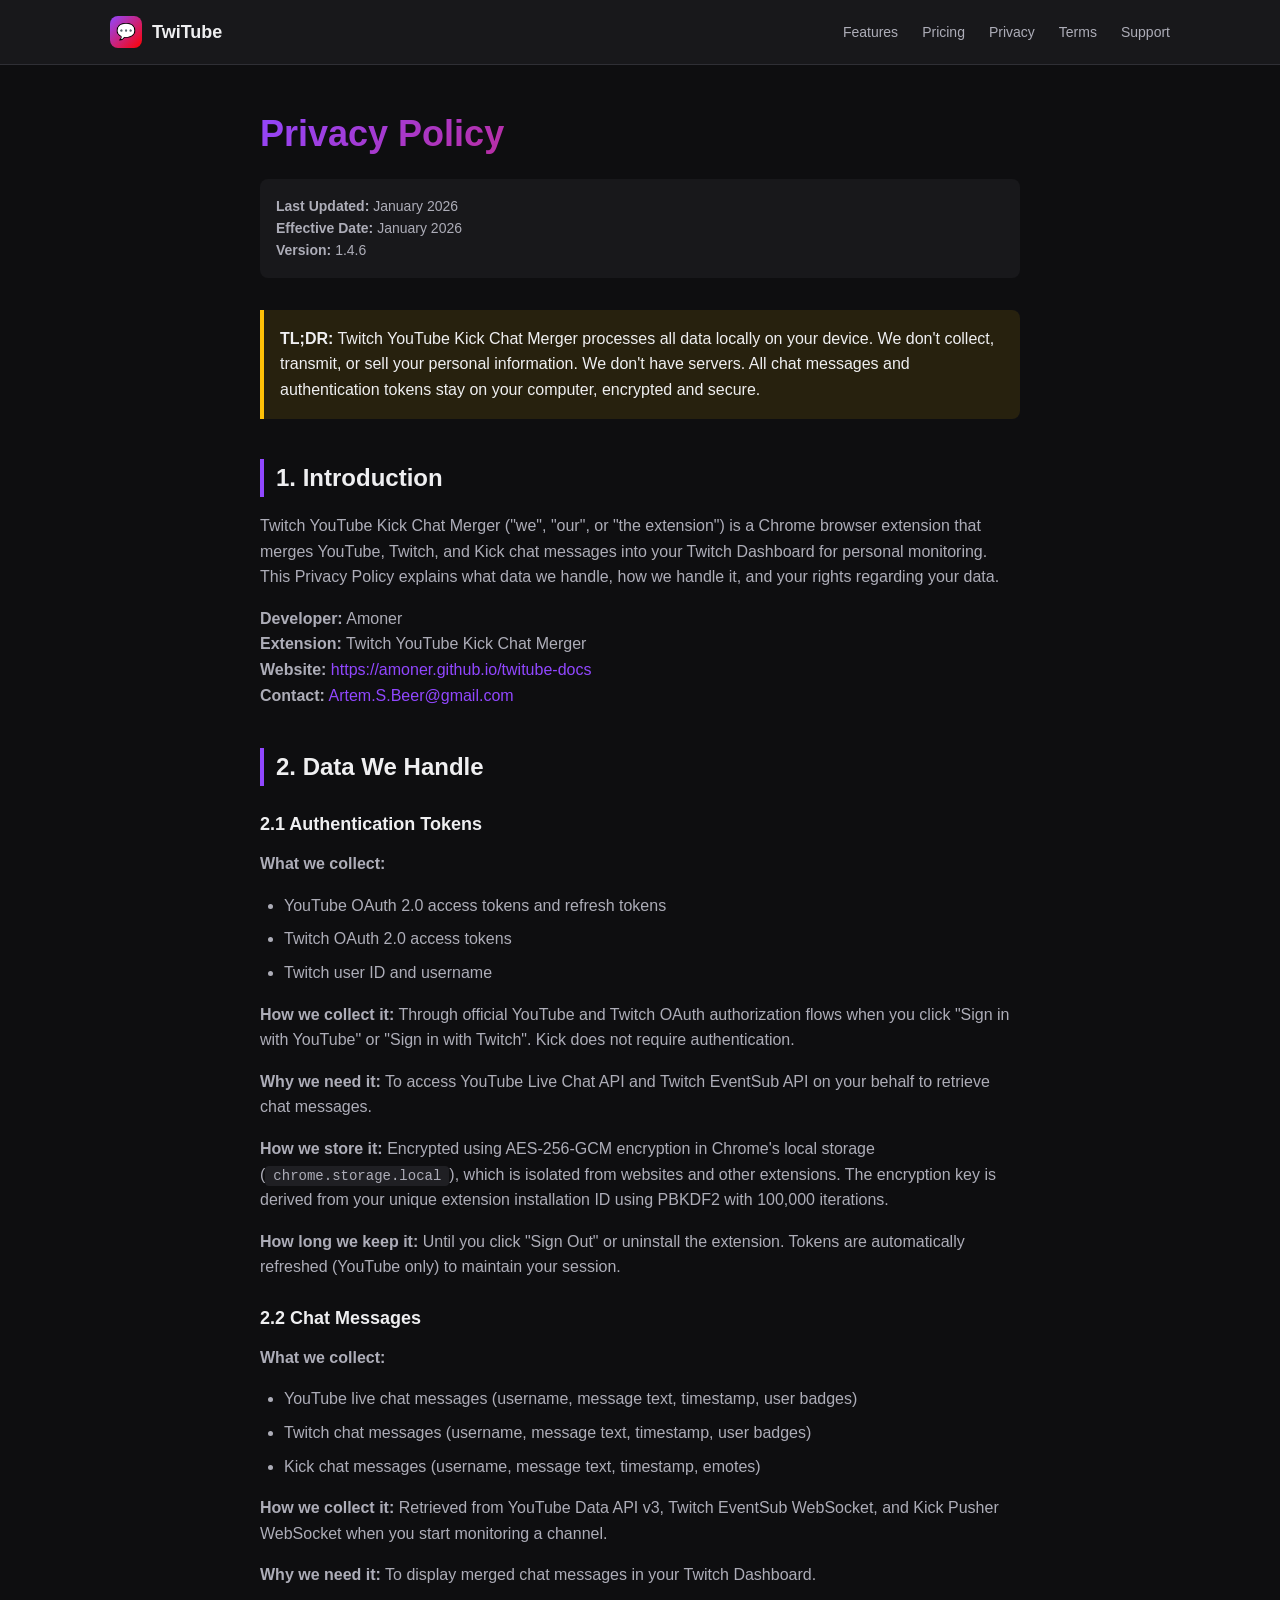
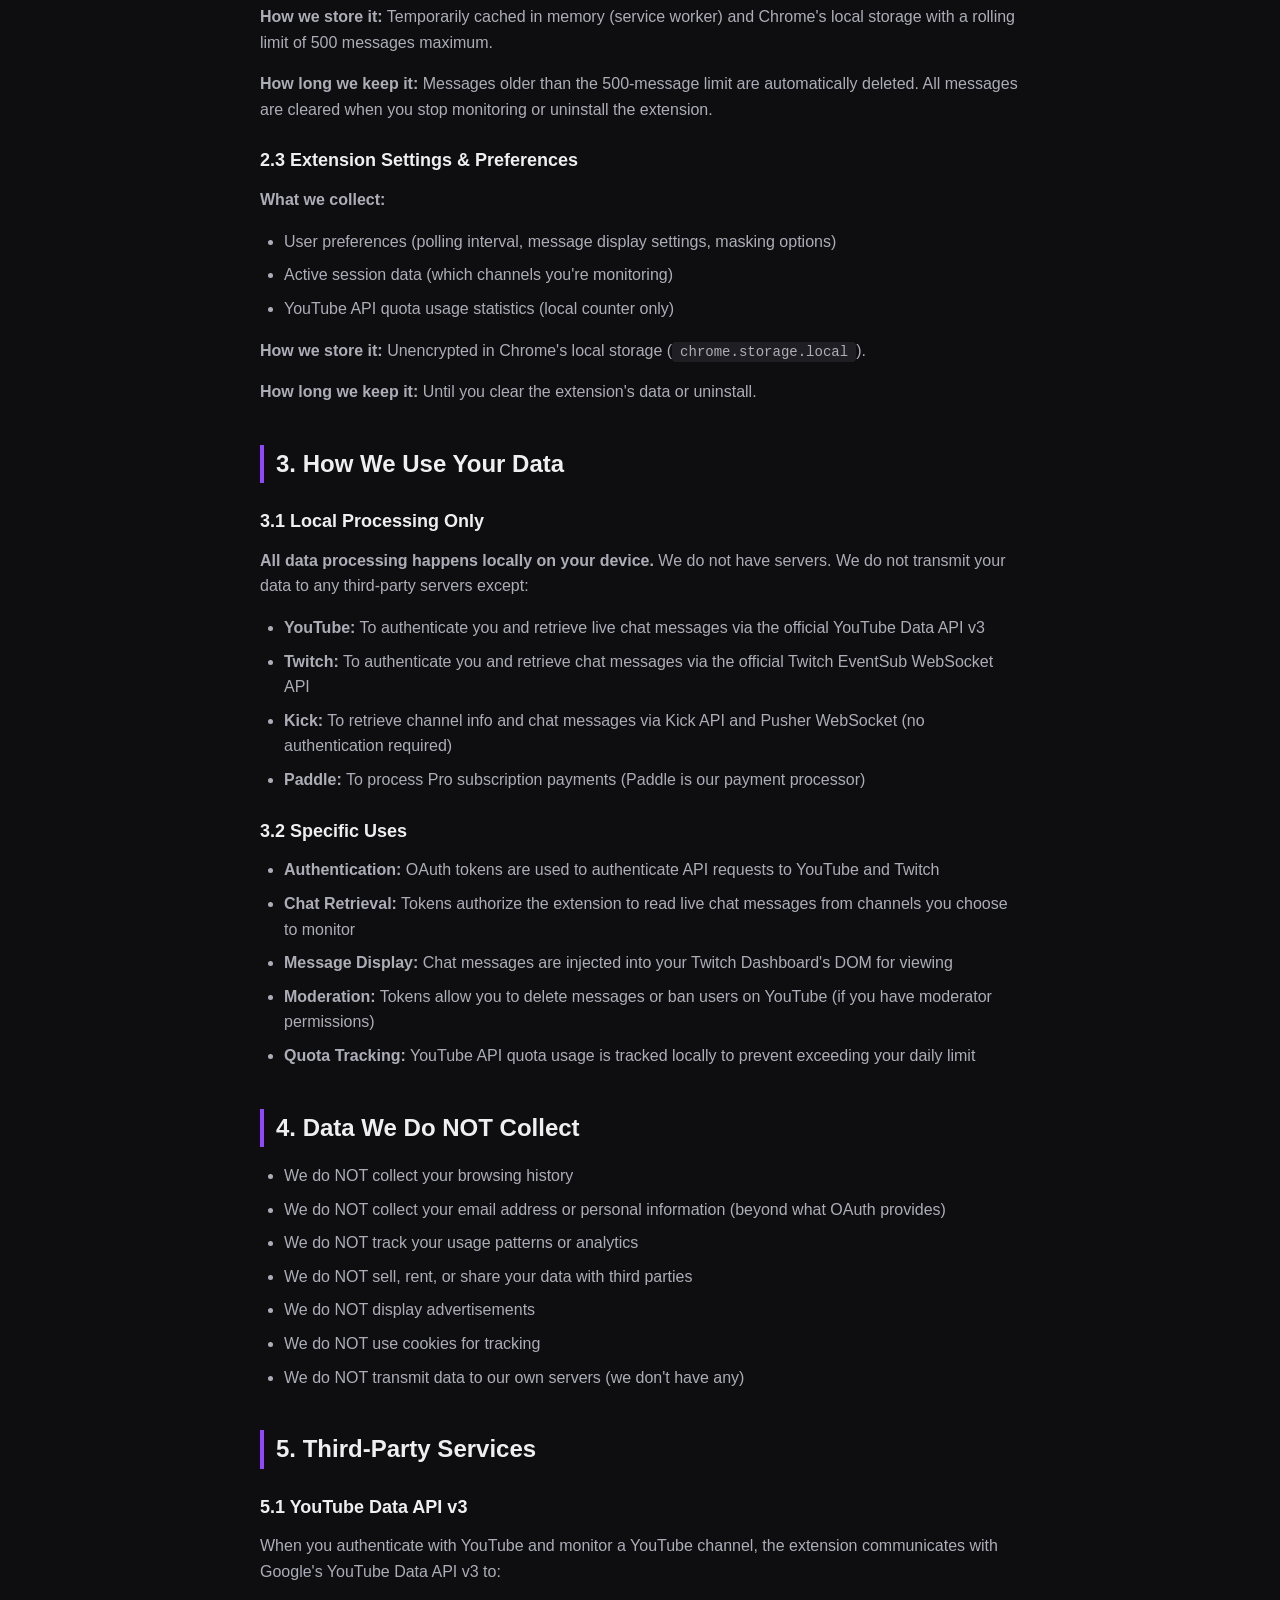
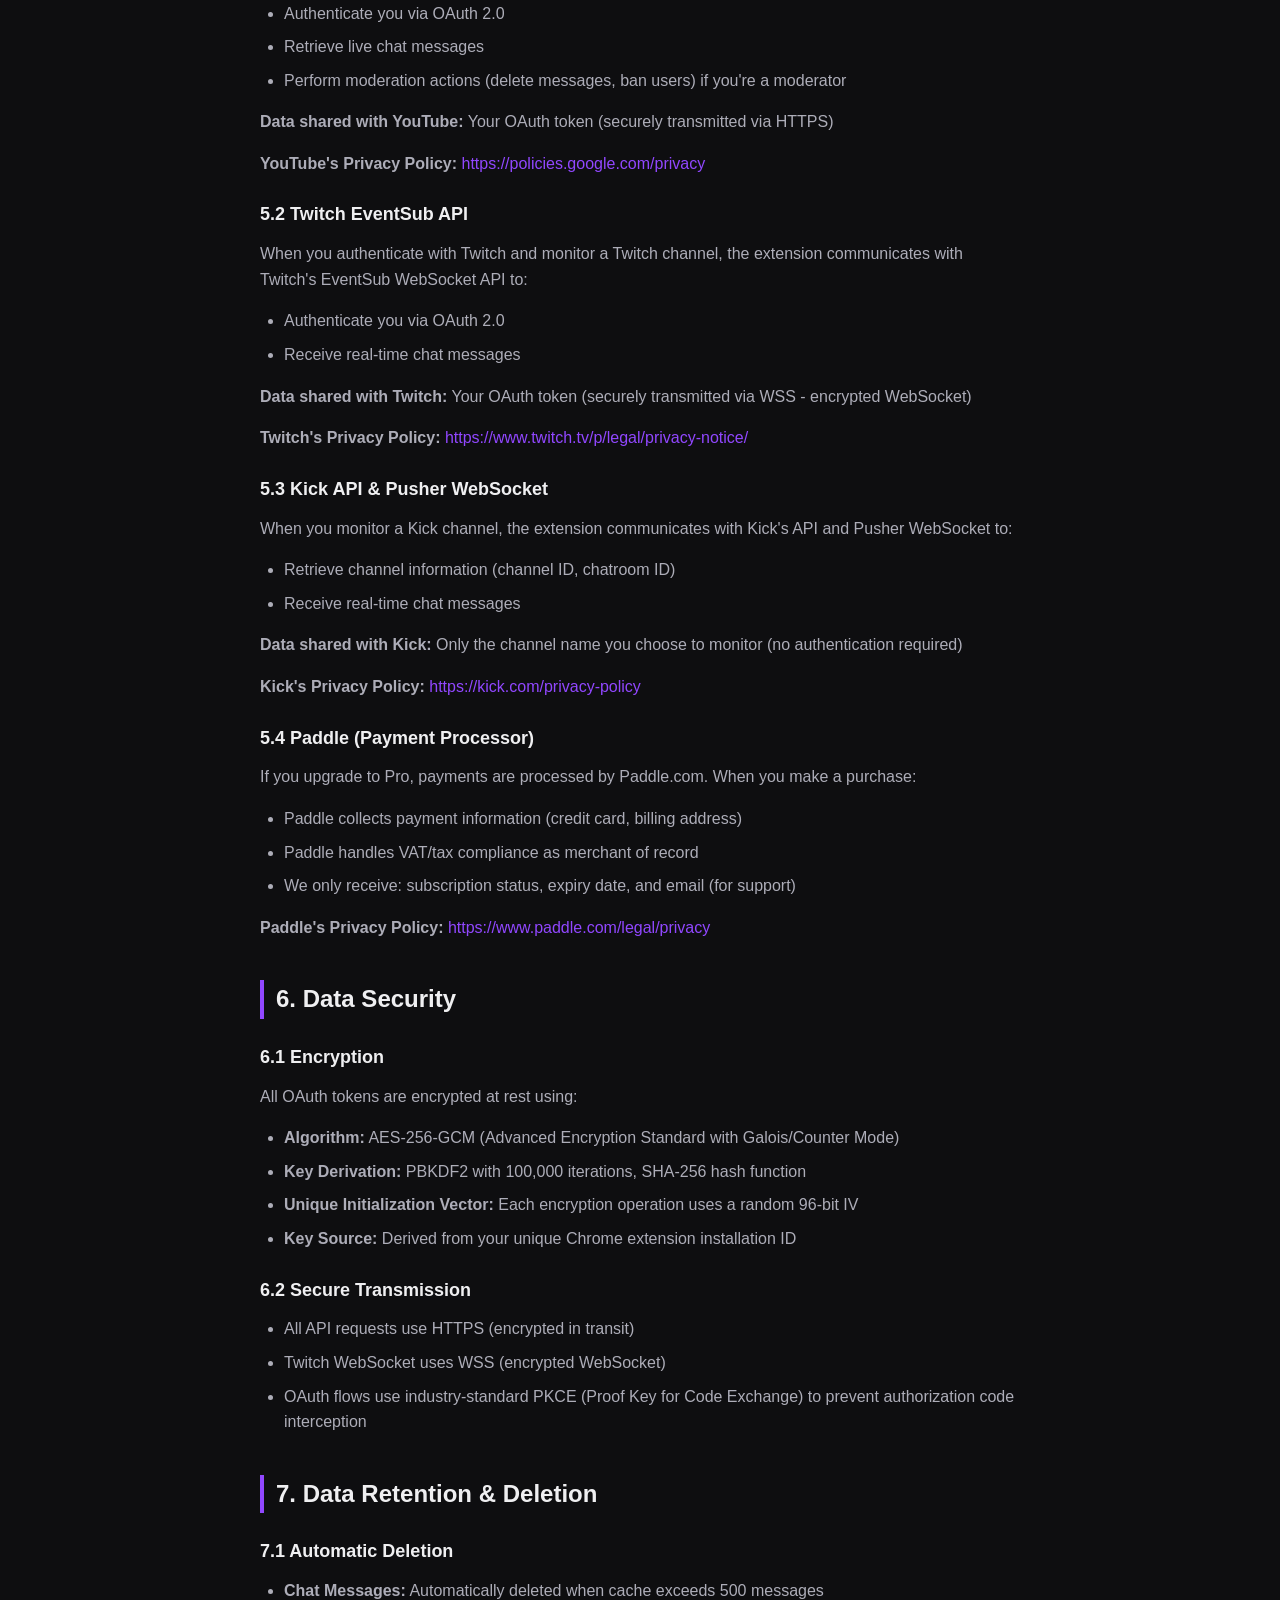
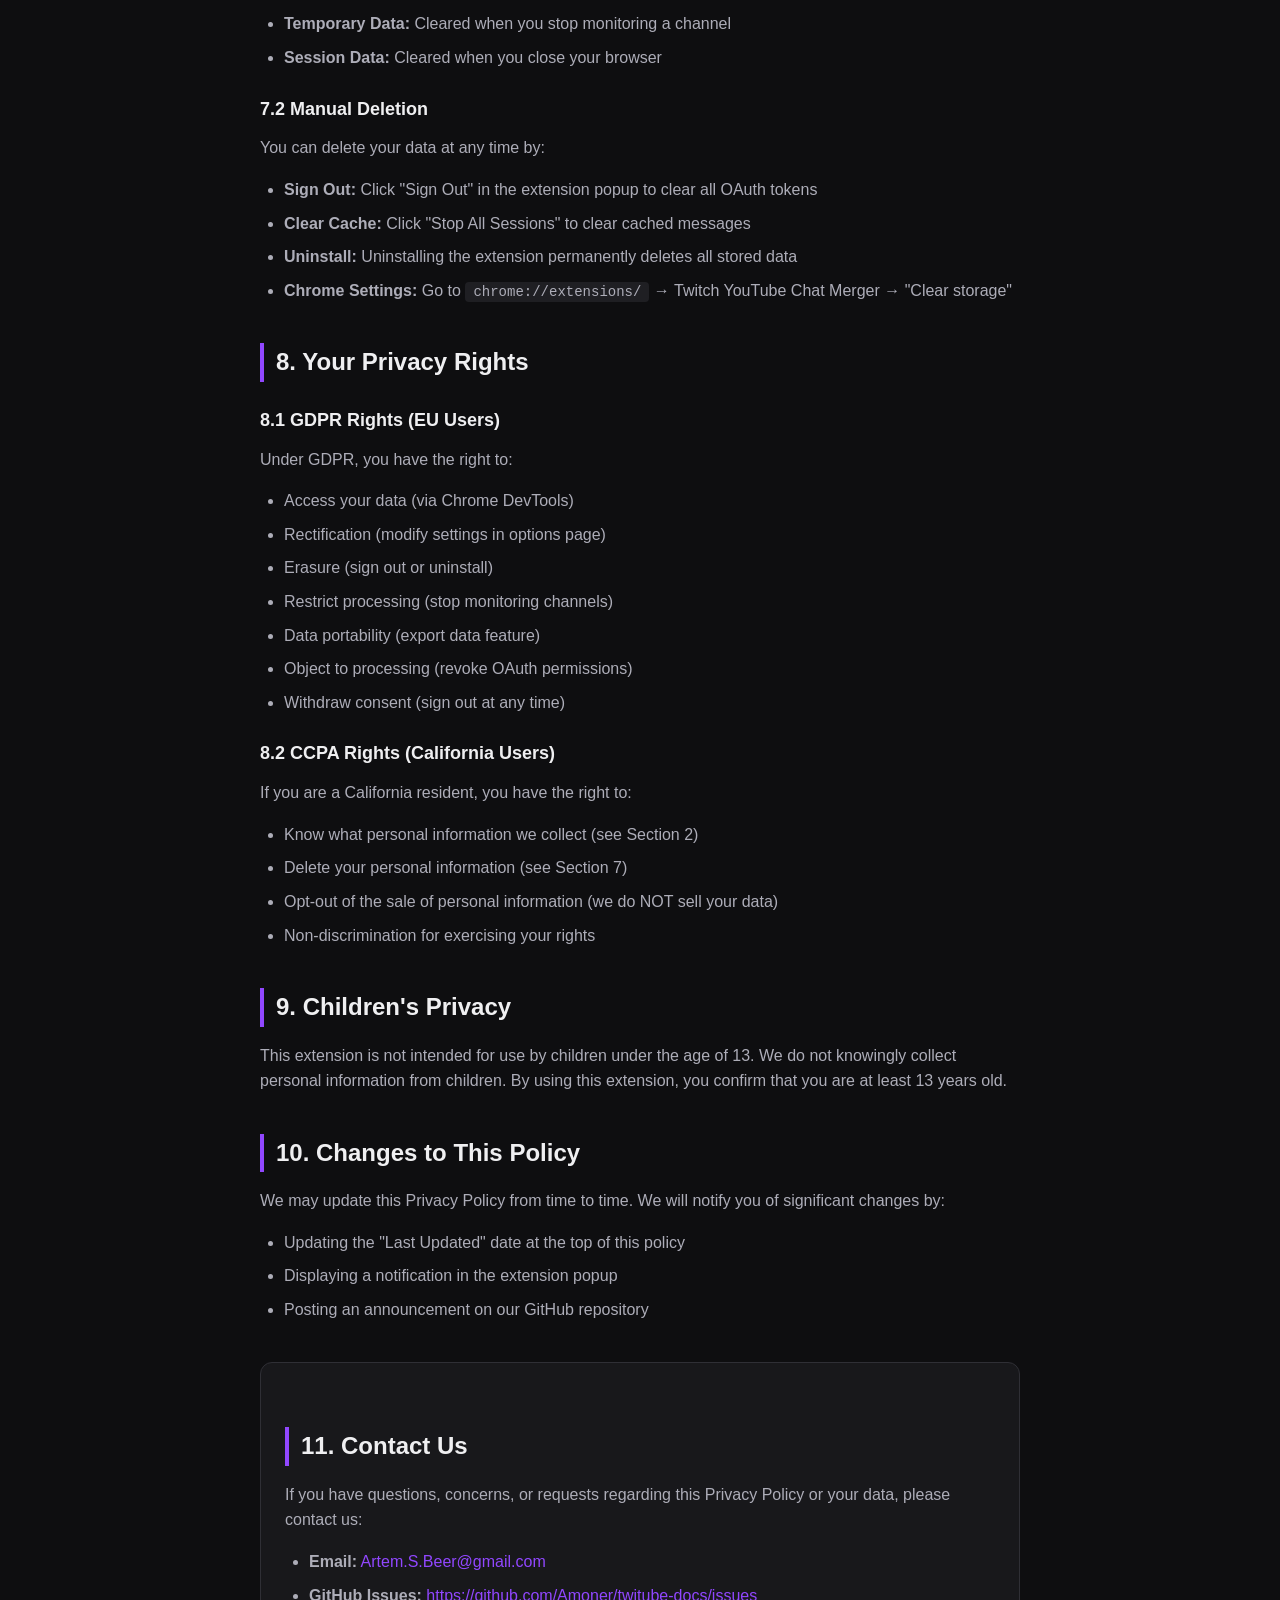
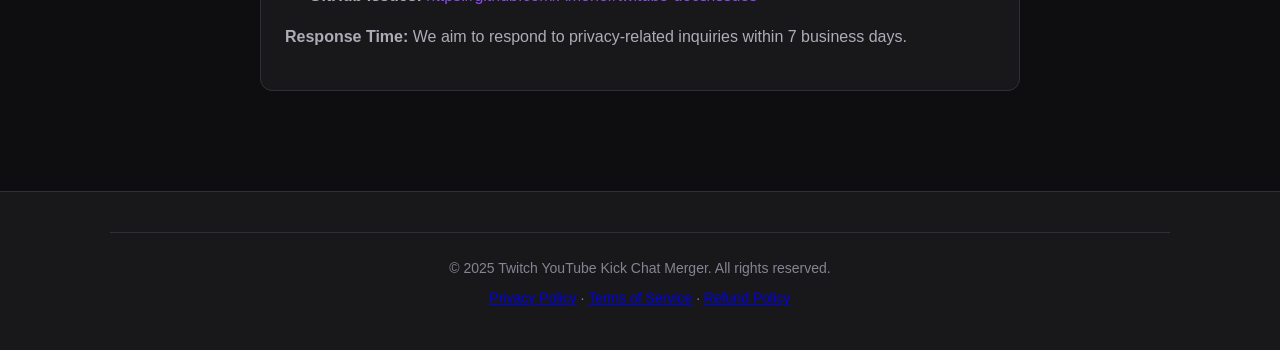
==== privacy.html @ dcd8c20b "Initial documentation site for GitHub Pages - Landing page with service description and pricing - Pr" ====
<!DOCTYPE html>
<html lang="en">
<head>
    <meta charset="UTF-8">
    <meta name="viewport" content="width=device-width, initial-scale=1.0">
    <title>Privacy Policy - Twitch YouTube Kick Chat Merger</title>
    <meta name="description" content="Privacy Policy for Twitch YouTube Kick Chat Merger Chrome Extension. Learn how we handle your data.">
    <link rel="stylesheet" href="styles.css">
</head>
<body>
    <nav>
        <div class="container">
            <a href="/" class="logo">
                <div class="logo-icon">💬</div>
                <span>TwiTube</span>
            </a>
            <ul class="nav-links">
                <li><a href="index.html#features">Features</a></li>
                <li><a href="index.html#pricing">Pricing</a></li>
                <li><a href="privacy.html">Privacy</a></li>
                <li><a href="terms.html">Terms</a></li>
                <li><a href="https://github.com/Amoner/twitube-docs/issues">Support</a></li>
            </ul>
        </div>
    </nav>

    <section class="policy-page">
        <div class="container-narrow">
            <h1>Privacy Policy</h1>

            <div class="last-updated">
                <strong>Last Updated:</strong> January 2026<br>
                <strong>Effective Date:</strong> January 2026<br>
                <strong>Version:</strong> 1.4.6
            </div>

            <div class="highlight">
                <strong>TL;DR:</strong> Twitch YouTube Kick Chat Merger processes all data locally on your device. We don't collect, transmit, or sell your personal information. We don't have servers. All chat messages and authentication tokens stay on your computer, encrypted and secure.
            </div>

            <h2>1. Introduction</h2>
            <p>
                Twitch YouTube Kick Chat Merger ("we", "our", or "the extension") is a Chrome browser extension that merges YouTube, Twitch, and Kick chat messages into your Twitch Dashboard for personal monitoring. This Privacy Policy explains what data we handle, how we handle it, and your rights regarding your data.
            </p>
            <p>
                <strong>Developer:</strong> Amoner<br>
                <strong>Extension:</strong> Twitch YouTube Kick Chat Merger<br>
                <strong>Website:</strong> <a href="https://amoner.github.io/twitube-docs">https://amoner.github.io/twitube-docs</a><br>
                <strong>Contact:</strong> <a href="mailto:Artem.S.Beer@gmail.com">Artem.S.Beer@gmail.com</a>
            </p>

            <h2>2. Data We Handle</h2>

            <h3>2.1 Authentication Tokens</h3>
            <p><strong>What we collect:</strong></p>
            <ul>
                <li>YouTube OAuth 2.0 access tokens and refresh tokens</li>
                <li>Twitch OAuth 2.0 access tokens</li>
                <li>Twitch user ID and username</li>
            </ul>
            <p><strong>How we collect it:</strong> Through official YouTube and Twitch OAuth authorization flows when you click "Sign in with YouTube" or "Sign in with Twitch". Kick does not require authentication.</p>
            <p><strong>Why we need it:</strong> To access YouTube Live Chat API and Twitch EventSub API on your behalf to retrieve chat messages.</p>
            <p><strong>How we store it:</strong> Encrypted using AES-256-GCM encryption in Chrome's local storage (<code>chrome.storage.local</code>), which is isolated from websites and other extensions. The encryption key is derived from your unique extension installation ID using PBKDF2 with 100,000 iterations.</p>
            <p><strong>How long we keep it:</strong> Until you click "Sign Out" or uninstall the extension. Tokens are automatically refreshed (YouTube only) to maintain your session.</p>

            <h3>2.2 Chat Messages</h3>
            <p><strong>What we collect:</strong></p>
            <ul>
                <li>YouTube live chat messages (username, message text, timestamp, user badges)</li>
                <li>Twitch chat messages (username, message text, timestamp, user badges)</li>
                <li>Kick chat messages (username, message text, timestamp, emotes)</li>
            </ul>
            <p><strong>How we collect it:</strong> Retrieved from YouTube Data API v3, Twitch EventSub WebSocket, and Kick Pusher WebSocket when you start monitoring a channel.</p>
            <p><strong>Why we need it:</strong> To display merged chat messages in your Twitch Dashboard.</p>
            <p><strong>How we store it:</strong> Temporarily cached in memory (service worker) and Chrome's local storage with a rolling limit of 500 messages maximum.</p>
            <p><strong>How long we keep it:</strong> Messages older than the 500-message limit are automatically deleted. All messages are cleared when you stop monitoring or uninstall the extension.</p>

            <h3>2.3 Extension Settings & Preferences</h3>
            <p><strong>What we collect:</strong></p>
            <ul>
                <li>User preferences (polling interval, message display settings, masking options)</li>
                <li>Active session data (which channels you're monitoring)</li>
                <li>YouTube API quota usage statistics (local counter only)</li>
            </ul>
            <p><strong>How we store it:</strong> Unencrypted in Chrome's local storage (<code>chrome.storage.local</code>).</p>
            <p><strong>How long we keep it:</strong> Until you clear the extension's data or uninstall.</p>

            <h2>3. How We Use Your Data</h2>

            <h3>3.1 Local Processing Only</h3>
            <p><strong>All data processing happens locally on your device.</strong> We do not have servers. We do not transmit your data to any third-party servers except:</p>
            <ul>
                <li><strong>YouTube:</strong> To authenticate you and retrieve live chat messages via the official YouTube Data API v3</li>
                <li><strong>Twitch:</strong> To authenticate you and retrieve chat messages via the official Twitch EventSub WebSocket API</li>
                <li><strong>Kick:</strong> To retrieve channel info and chat messages via Kick API and Pusher WebSocket (no authentication required)</li>
                <li><strong>Paddle:</strong> To process Pro subscription payments (Paddle is our payment processor)</li>
            </ul>

            <h3>3.2 Specific Uses</h3>
            <ul>
                <li><strong>Authentication:</strong> OAuth tokens are used to authenticate API requests to YouTube and Twitch</li>
                <li><strong>Chat Retrieval:</strong> Tokens authorize the extension to read live chat messages from channels you choose to monitor</li>
                <li><strong>Message Display:</strong> Chat messages are injected into your Twitch Dashboard's DOM for viewing</li>
                <li><strong>Moderation:</strong> Tokens allow you to delete messages or ban users on YouTube (if you have moderator permissions)</li>
                <li><strong>Quota Tracking:</strong> YouTube API quota usage is tracked locally to prevent exceeding your daily limit</li>
            </ul>

            <h2>4. Data We Do NOT Collect</h2>
            <ul>
                <li>We do NOT collect your browsing history</li>
                <li>We do NOT collect your email address or personal information (beyond what OAuth provides)</li>
                <li>We do NOT track your usage patterns or analytics</li>
                <li>We do NOT sell, rent, or share your data with third parties</li>
                <li>We do NOT display advertisements</li>
                <li>We do NOT use cookies for tracking</li>
                <li>We do NOT transmit data to our own servers (we don't have any)</li>
            </ul>

            <h2>5. Third-Party Services</h2>

            <h3>5.1 YouTube Data API v3</h3>
            <p>When you authenticate with YouTube and monitor a YouTube channel, the extension communicates with Google's YouTube Data API v3 to:</p>
            <ul>
                <li>Authenticate you via OAuth 2.0</li>
                <li>Retrieve live chat messages</li>
                <li>Perform moderation actions (delete messages, ban users) if you're a moderator</li>
            </ul>
            <p><strong>Data shared with YouTube:</strong> Your OAuth token (securely transmitted via HTTPS)</p>
            <p><strong>YouTube's Privacy Policy:</strong> <a href="https://policies.google.com/privacy">https://policies.google.com/privacy</a></p>

            <h3>5.2 Twitch EventSub API</h3>
            <p>When you authenticate with Twitch and monitor a Twitch channel, the extension communicates with Twitch's EventSub WebSocket API to:</p>
            <ul>
                <li>Authenticate you via OAuth 2.0</li>
                <li>Receive real-time chat messages</li>
            </ul>
            <p><strong>Data shared with Twitch:</strong> Your OAuth token (securely transmitted via WSS - encrypted WebSocket)</p>
            <p><strong>Twitch's Privacy Policy:</strong> <a href="https://www.twitch.tv/p/legal/privacy-notice/">https://www.twitch.tv/p/legal/privacy-notice/</a></p>

            <h3>5.3 Kick API & Pusher WebSocket</h3>
            <p>When you monitor a Kick channel, the extension communicates with Kick's API and Pusher WebSocket to:</p>
            <ul>
                <li>Retrieve channel information (channel ID, chatroom ID)</li>
                <li>Receive real-time chat messages</li>
            </ul>
            <p><strong>Data shared with Kick:</strong> Only the channel name you choose to monitor (no authentication required)</p>
            <p><strong>Kick's Privacy Policy:</strong> <a href="https://kick.com/privacy-policy">https://kick.com/privacy-policy</a></p>

            <h3>5.4 Paddle (Payment Processor)</h3>
            <p>If you upgrade to Pro, payments are processed by Paddle.com. When you make a purchase:</p>
            <ul>
                <li>Paddle collects payment information (credit card, billing address)</li>
                <li>Paddle handles VAT/tax compliance as merchant of record</li>
                <li>We only receive: subscription status, expiry date, and email (for support)</li>
            </ul>
            <p><strong>Paddle's Privacy Policy:</strong> <a href="https://www.paddle.com/legal/privacy">https://www.paddle.com/legal/privacy</a></p>

            <h2>6. Data Security</h2>

            <h3>6.1 Encryption</h3>
            <p>All OAuth tokens are encrypted at rest using:</p>
            <ul>
                <li><strong>Algorithm:</strong> AES-256-GCM (Advanced Encryption Standard with Galois/Counter Mode)</li>
                <li><strong>Key Derivation:</strong> PBKDF2 with 100,000 iterations, SHA-256 hash function</li>
                <li><strong>Unique Initialization Vector:</strong> Each encryption operation uses a random 96-bit IV</li>
                <li><strong>Key Source:</strong> Derived from your unique Chrome extension installation ID</li>
            </ul>

            <h3>6.2 Secure Transmission</h3>
            <ul>
                <li>All API requests use HTTPS (encrypted in transit)</li>
                <li>Twitch WebSocket uses WSS (encrypted WebSocket)</li>
                <li>OAuth flows use industry-standard PKCE (Proof Key for Code Exchange) to prevent authorization code interception</li>
            </ul>

            <h2>7. Data Retention & Deletion</h2>

            <h3>7.1 Automatic Deletion</h3>
            <ul>
                <li><strong>Chat Messages:</strong> Automatically deleted when cache exceeds 500 messages</li>
                <li><strong>Temporary Data:</strong> Cleared when you stop monitoring a channel</li>
                <li><strong>Session Data:</strong> Cleared when you close your browser</li>
            </ul>

            <h3>7.2 Manual Deletion</h3>
            <p>You can delete your data at any time by:</p>
            <ul>
                <li><strong>Sign Out:</strong> Click "Sign Out" in the extension popup to clear all OAuth tokens</li>
                <li><strong>Clear Cache:</strong> Click "Stop All Sessions" to clear cached messages</li>
                <li><strong>Uninstall:</strong> Uninstalling the extension permanently deletes all stored data</li>
                <li><strong>Chrome Settings:</strong> Go to <code>chrome://extensions/</code> → Twitch YouTube Chat Merger → "Clear storage"</li>
            </ul>

            <h2>8. Your Privacy Rights</h2>

            <h3>8.1 GDPR Rights (EU Users)</h3>
            <p>Under GDPR, you have the right to:</p>
            <ul>
                <li>Access your data (via Chrome DevTools)</li>
                <li>Rectification (modify settings in options page)</li>
                <li>Erasure (sign out or uninstall)</li>
                <li>Restrict processing (stop monitoring channels)</li>
                <li>Data portability (export data feature)</li>
                <li>Object to processing (revoke OAuth permissions)</li>
                <li>Withdraw consent (sign out at any time)</li>
            </ul>

            <h3>8.2 CCPA Rights (California Users)</h3>
            <p>If you are a California resident, you have the right to:</p>
            <ul>
                <li>Know what personal information we collect (see Section 2)</li>
                <li>Delete your personal information (see Section 7)</li>
                <li>Opt-out of the sale of personal information (we do NOT sell your data)</li>
                <li>Non-discrimination for exercising your rights</li>
            </ul>

            <h2>9. Children's Privacy</h2>
            <p>This extension is not intended for use by children under the age of 13. We do not knowingly collect personal information from children. By using this extension, you confirm that you are at least 13 years old.</p>

            <h2>10. Changes to This Policy</h2>
            <p>We may update this Privacy Policy from time to time. We will notify you of significant changes by:</p>
            <ul>
                <li>Updating the "Last Updated" date at the top of this policy</li>
                <li>Displaying a notification in the extension popup</li>
                <li>Posting an announcement on our GitHub repository</li>
            </ul>

            <div class="contact-box">
                <h2>11. Contact Us</h2>
                <p>If you have questions, concerns, or requests regarding this Privacy Policy or your data, please contact us:</p>
                <ul>
                    <li><strong>Email:</strong> <a href="mailto:Artem.S.Beer@gmail.com">Artem.S.Beer@gmail.com</a></li>
                    <li><strong>GitHub Issues:</strong> <a href="https://github.com/Amoner/twitube-docs/issues">https://github.com/Amoner/twitube-docs/issues</a></li>
                </ul>
                <p><strong>Response Time:</strong> We aim to respond to privacy-related inquiries within 7 business days.</p>
            </div>
        </div>
    </section>

    <footer>
        <div class="container">
            <div class="footer-bottom">
                <p>&copy; 2025 Twitch YouTube Kick Chat Merger. All rights reserved.</p>
                <p style="margin-top: 8px;">
                    <a href="privacy.html">Privacy Policy</a> ·
                    <a href="terms.html">Terms of Service</a> ·
                    <a href="refund.html">Refund Policy</a>
                </p>
            </div>
        </div>
    </footer>
</body>
</html>
---- styles.css ----
/* Twitube Documentation Site Styles */
/* Dark theme matching Twitch aesthetic */

:root {
  --bg-primary: #0e0e10;
  --bg-secondary: #18181b;
  --bg-tertiary: #1f1f23;
  --text-primary: #efeff1;
  --text-secondary: #adadb8;
  --text-muted: #848494;
  --twitch-purple: #9147ff;
  --twitch-purple-hover: #772ce8;
  --youtube-red: #ff0000;
  --kick-green: #53fc18;
  --accent-success: #00c853;
  --accent-warning: #ffc107;
  --accent-gold: #ffd700;
  --border-color: #2f2f35;
  --card-bg: rgba(255, 255, 255, 0.05);
}

* {
  box-sizing: border-box;
  margin: 0;
  padding: 0;
}

html {
  scroll-behavior: smooth;
}

body {
  font-family: -apple-system, BlinkMacSystemFont, 'Segoe UI', Roboto, Oxygen, Ubuntu, Cantarell, sans-serif;
  line-height: 1.6;
  background: var(--bg-primary);
  color: var(--text-primary);
  min-height: 100vh;
}

/* Container */
.container {
  max-width: 1100px;
  margin: 0 auto;
  padding: 0 20px;
}

.container-narrow {
  max-width: 800px;
  margin: 0 auto;
  padding: 0 20px;
}

/* Navigation */
nav {
  background: var(--bg-secondary);
  border-bottom: 1px solid var(--border-color);
  padding: 16px 0;
  position: sticky;
  top: 0;
  z-index: 100;
}

nav .container {
  display: flex;
  align-items: center;
  justify-content: space-between;
}

.logo {
  display: flex;
  align-items: center;
  gap: 10px;
  text-decoration: none;
  color: var(--text-primary);
  font-weight: 700;
  font-size: 18px;
}

.logo-icon {
  width: 32px;
  height: 32px;
  background: linear-gradient(135deg, var(--twitch-purple), var(--youtube-red));
  border-radius: 8px;
  display: flex;
  align-items: center;
  justify-content: center;
  font-size: 16px;
}

.nav-links {
  display: flex;
  gap: 24px;
  list-style: none;
}

.nav-links a {
  color: var(--text-secondary);
  text-decoration: none;
  font-size: 14px;
  transition: color 0.2s;
}

.nav-links a:hover {
  color: var(--text-primary);
}

/* Hero Section */
.hero {
  padding: 80px 0;
  text-align: center;
  background: linear-gradient(180deg, var(--bg-secondary) 0%, var(--bg-primary) 100%);
}

.hero h1 {
  font-size: 48px;
  font-weight: 700;
  margin-bottom: 16px;
  background: linear-gradient(135deg, var(--twitch-purple), var(--youtube-red));
  -webkit-background-clip: text;
  -webkit-text-fill-color: transparent;
  background-clip: text;
}

.hero .tagline {
  font-size: 20px;
  color: var(--text-secondary);
  margin-bottom: 32px;
  max-width: 600px;
  margin-left: auto;
  margin-right: auto;
}

.hero .cta-buttons {
  display: flex;
  gap: 16px;
  justify-content: center;
  flex-wrap: wrap;
}

/* Buttons */
.btn {
  display: inline-flex;
  align-items: center;
  gap: 8px;
  padding: 12px 24px;
  border-radius: 8px;
  font-size: 14px;
  font-weight: 600;
  text-decoration: none;
  cursor: pointer;
  transition: all 0.2s;
  border: none;
}

.btn-primary {
  background: var(--twitch-purple);
  color: white;
}

.btn-primary:hover {
  background: var(--twitch-purple-hover);
  transform: translateY(-2px);
}

.btn-secondary {
  background: var(--card-bg);
  color: var(--text-primary);
  border: 1px solid var(--border-color);
}

.btn-secondary:hover {
  background: var(--bg-tertiary);
  border-color: var(--text-muted);
}

/* Section Styles */
section {
  padding: 60px 0;
}

section h2 {
  font-size: 32px;
  margin-bottom: 40px;
  text-align: center;
}

/* Features Grid */
.features-grid {
  display: grid;
  grid-template-columns: repeat(auto-fit, minmax(280px, 1fr));
  gap: 24px;
}

.feature-card {
  background: var(--bg-secondary);
  border: 1px solid var(--border-color);
  border-radius: 12px;
  padding: 24px;
  transition: border-color 0.2s, transform 0.2s;
}

.feature-card:hover {
  border-color: var(--twitch-purple);
  transform: translateY(-4px);
}

.feature-card .icon {
  font-size: 32px;
  margin-bottom: 16px;
}

.feature-card h3 {
  font-size: 18px;
  margin-bottom: 8px;
}

.feature-card p {
  color: var(--text-secondary);
  font-size: 14px;
}

/* Pricing Section */
.pricing-section {
  background: var(--bg-secondary);
}

.pricing-grid {
  display: grid;
  grid-template-columns: repeat(auto-fit, minmax(260px, 1fr));
  gap: 24px;
  max-width: 1000px;
  margin: 0 auto;
}

.pricing-card {
  background: var(--bg-primary);
  border: 1px solid var(--border-color);
  border-radius: 16px;
  padding: 32px;
  text-align: center;
  position: relative;
  transition: border-color 0.2s, transform 0.2s;
}

.pricing-card:hover {
  transform: translateY(-4px);
}

.pricing-card.featured {
  border-color: var(--twitch-purple);
  box-shadow: 0 0 30px rgba(145, 71, 255, 0.15);
}

.pricing-card.featured::before {
  content: 'Most Popular';
  position: absolute;
  top: -12px;
  left: 50%;
  transform: translateX(-50%);
  background: var(--twitch-purple);
  color: white;
  padding: 4px 16px;
  border-radius: 20px;
  font-size: 12px;
  font-weight: 600;
}

.pricing-card .tier {
  font-size: 14px;
  color: var(--text-muted);
  text-transform: uppercase;
  letter-spacing: 1px;
  margin-bottom: 8px;
}

.pricing-card .price {
  font-size: 48px;
  font-weight: 700;
  margin-bottom: 4px;
}

.pricing-card .price span {
  font-size: 16px;
  color: var(--text-secondary);
  font-weight: 400;
}

.pricing-card .description {
  color: var(--text-secondary);
  margin-bottom: 24px;
  font-size: 14px;
}

.pricing-card ul {
  list-style: none;
  text-align: left;
  margin-bottom: 24px;
}

.pricing-card li {
  padding: 8px 0;
  font-size: 14px;
  color: var(--text-secondary);
  display: flex;
  align-items: center;
  gap: 10px;
}

.pricing-card li::before {
  content: '✓';
  color: var(--accent-success);
  font-weight: 700;
}

.pricing-card li.disabled {
  opacity: 0.5;
}

.pricing-card li.disabled::before {
  content: '—';
  color: var(--text-muted);
}

.pricing-card .btn {
  width: 100%;
  justify-content: center;
}

/* Comparison Table */
.comparison-table {
  overflow-x: auto;
  margin-top: 40px;
}

.comparison-table table {
  width: 100%;
  border-collapse: collapse;
  background: var(--bg-secondary);
  border-radius: 12px;
  overflow: hidden;
}

.comparison-table th,
.comparison-table td {
  padding: 16px;
  text-align: left;
  border-bottom: 1px solid var(--border-color);
}

.comparison-table th {
  background: var(--bg-tertiary);
  font-weight: 600;
  color: var(--text-primary);
}

.comparison-table td {
  color: var(--text-secondary);
}

.comparison-table tr:last-child td {
  border-bottom: none;
}

.check {
  color: var(--accent-success);
}

.cross {
  color: var(--text-muted);
}

/* Footer */
footer {
  background: var(--bg-secondary);
  border-top: 1px solid var(--border-color);
  padding: 40px 0;
  margin-top: 60px;
}

.footer-grid {
  display: grid;
  grid-template-columns: repeat(auto-fit, minmax(200px, 1fr));
  gap: 40px;
  margin-bottom: 40px;
}

.footer-section h4 {
  font-size: 14px;
  text-transform: uppercase;
  letter-spacing: 1px;
  margin-bottom: 16px;
  color: var(--text-muted);
}

.footer-section ul {
  list-style: none;
}

.footer-section li {
  margin-bottom: 8px;
}

.footer-section a {
  color: var(--text-secondary);
  text-decoration: none;
  font-size: 14px;
  transition: color 0.2s;
}

.footer-section a:hover {
  color: var(--text-primary);
}

.footer-bottom {
  text-align: center;
  padding-top: 24px;
  border-top: 1px solid var(--border-color);
  color: var(--text-muted);
  font-size: 14px;
}

/* Policy Pages */
.policy-page {
  padding: 40px 0;
}

.policy-page h1 {
  font-size: 36px;
  margin-bottom: 16px;
  background: linear-gradient(135deg, var(--twitch-purple), var(--youtube-red));
  -webkit-background-clip: text;
  -webkit-text-fill-color: transparent;
  background-clip: text;
}

.policy-page .last-updated {
  background: var(--bg-secondary);
  padding: 16px;
  border-radius: 8px;
  margin-bottom: 32px;
  font-size: 14px;
  color: var(--text-secondary);
}

.policy-page h2 {
  font-size: 24px;
  margin-top: 40px;
  margin-bottom: 16px;
  padding-left: 12px;
  border-left: 4px solid var(--twitch-purple);
  text-align: left;
}

.policy-page h3 {
  font-size: 18px;
  margin-top: 24px;
  margin-bottom: 12px;
  color: var(--text-primary);
}

.policy-page p {
  margin-bottom: 16px;
  color: var(--text-secondary);
}

.policy-page ul,
.policy-page ol {
  margin-left: 24px;
  margin-bottom: 16px;
}

.policy-page li {
  margin-bottom: 8px;
  color: var(--text-secondary);
}

.policy-page a {
  color: var(--twitch-purple);
  text-decoration: none;
}

.policy-page a:hover {
  text-decoration: underline;
}

.policy-page .highlight {
  background: rgba(255, 193, 7, 0.1);
  border-left: 4px solid var(--accent-warning);
  padding: 16px;
  margin: 24px 0;
  border-radius: 0 8px 8px 0;
}

.policy-page .highlight strong {
  color: var(--text-primary);
}

.policy-page .contact-box {
  background: var(--bg-secondary);
  border: 1px solid var(--border-color);
  border-radius: 12px;
  padding: 24px;
  margin-top: 40px;
}

.policy-page code {
  background: var(--bg-tertiary);
  padding: 2px 8px;
  border-radius: 4px;
  font-family: 'Courier New', monospace;
  font-size: 14px;
}

/* Platform Badges */
.badge {
  display: inline-flex;
  align-items: center;
  gap: 4px;
  padding: 4px 8px;
  border-radius: 4px;
  font-size: 12px;
  font-weight: 600;
}

.badge-twitch {
  background: rgba(145, 71, 255, 0.2);
  color: var(--twitch-purple);
}

.badge-youtube {
  background: rgba(255, 0, 0, 0.2);
  color: var(--youtube-red);
}

.badge-kick {
  background: rgba(83, 252, 24, 0.2);
  color: var(--kick-green);
}

.badge-pro {
  background: linear-gradient(135deg, var(--twitch-purple), var(--youtube-red));
  color: white;
}

/* Responsive */
@media (max-width: 768px) {
  .hero h1 {
    font-size: 32px;
  }

  .hero .tagline {
    font-size: 16px;
  }

  .nav-links {
    gap: 16px;
  }

  .pricing-grid {
    grid-template-columns: 1fr;
  }

  .footer-grid {
    grid-template-columns: 1fr 1fr;
  }
}

@media (max-width: 480px) {
  nav .container {
    flex-direction: column;
    gap: 16px;
  }

  .nav-links {
    flex-wrap: wrap;
    justify-content: center;
  }

  .hero .cta-buttons {
    flex-direction: column;
    align-items: center;
  }

  .footer-grid {
    grid-template-columns: 1fr;
  }
}
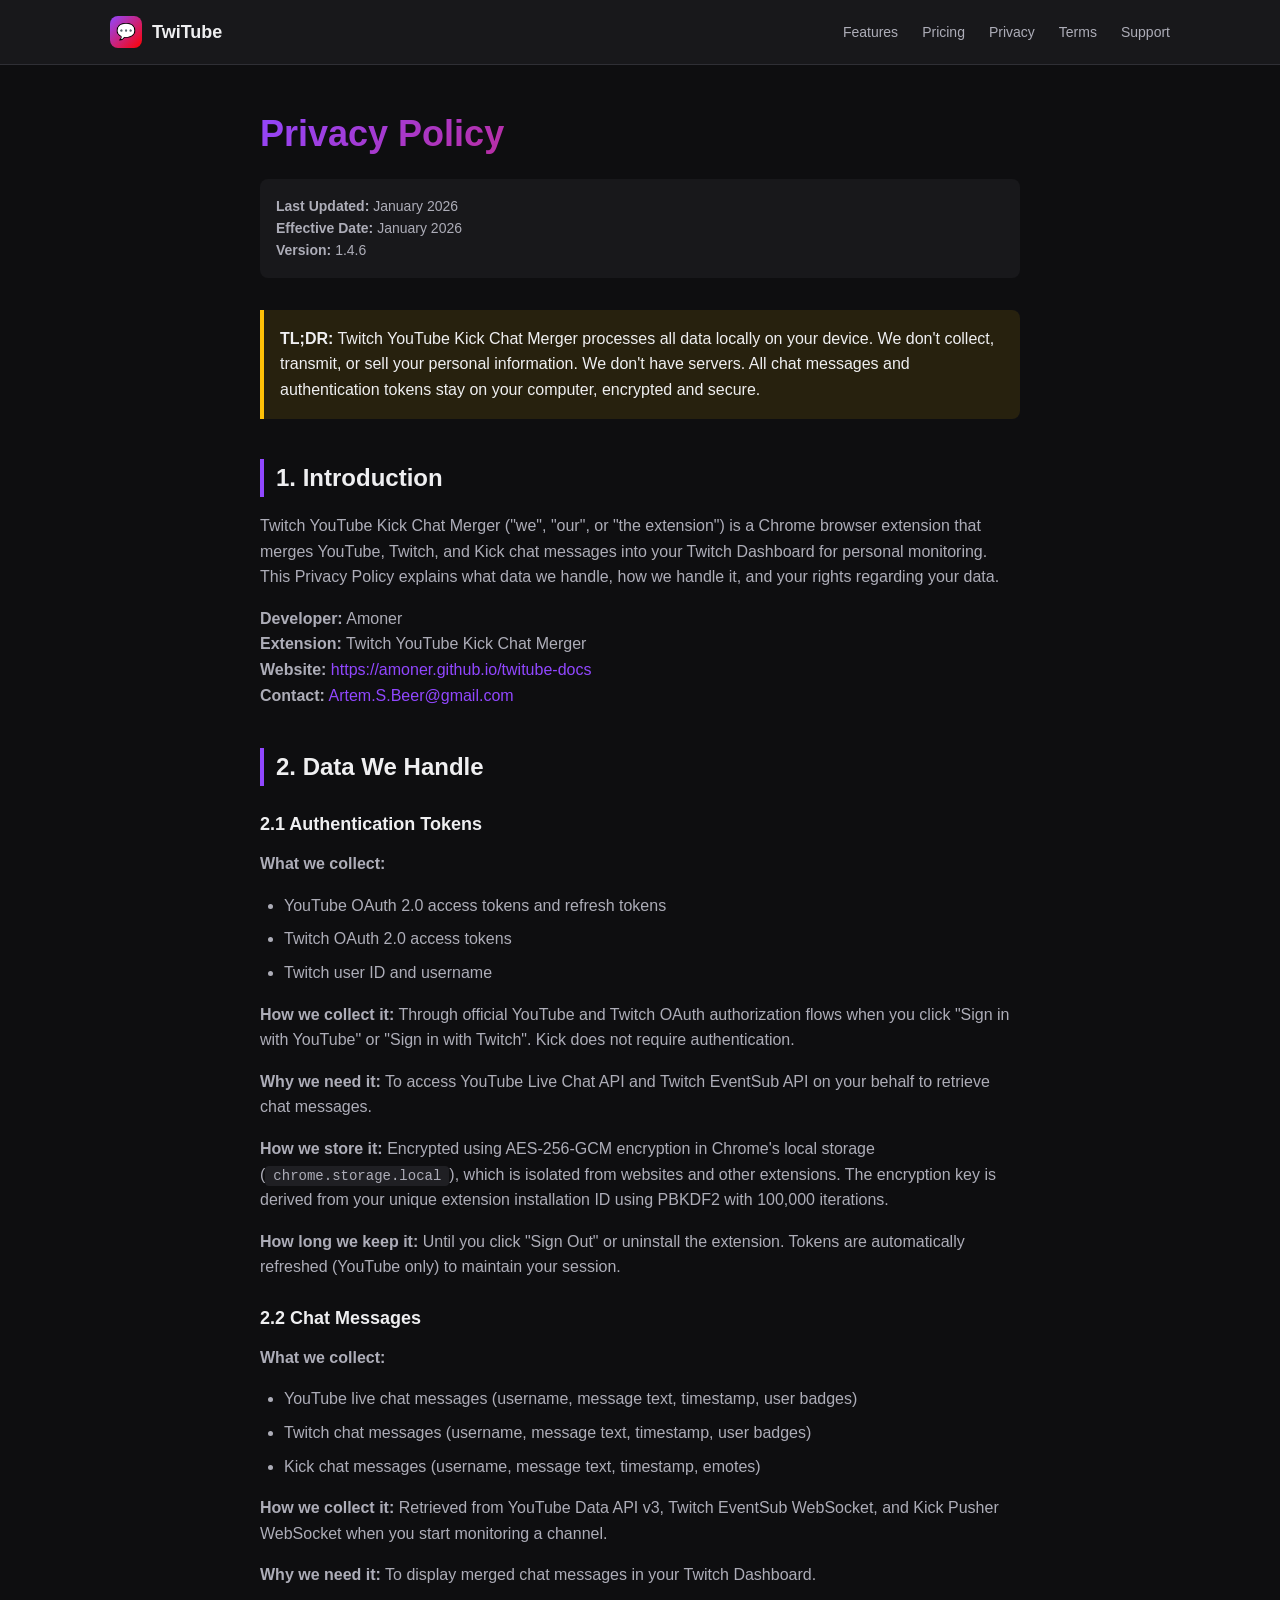
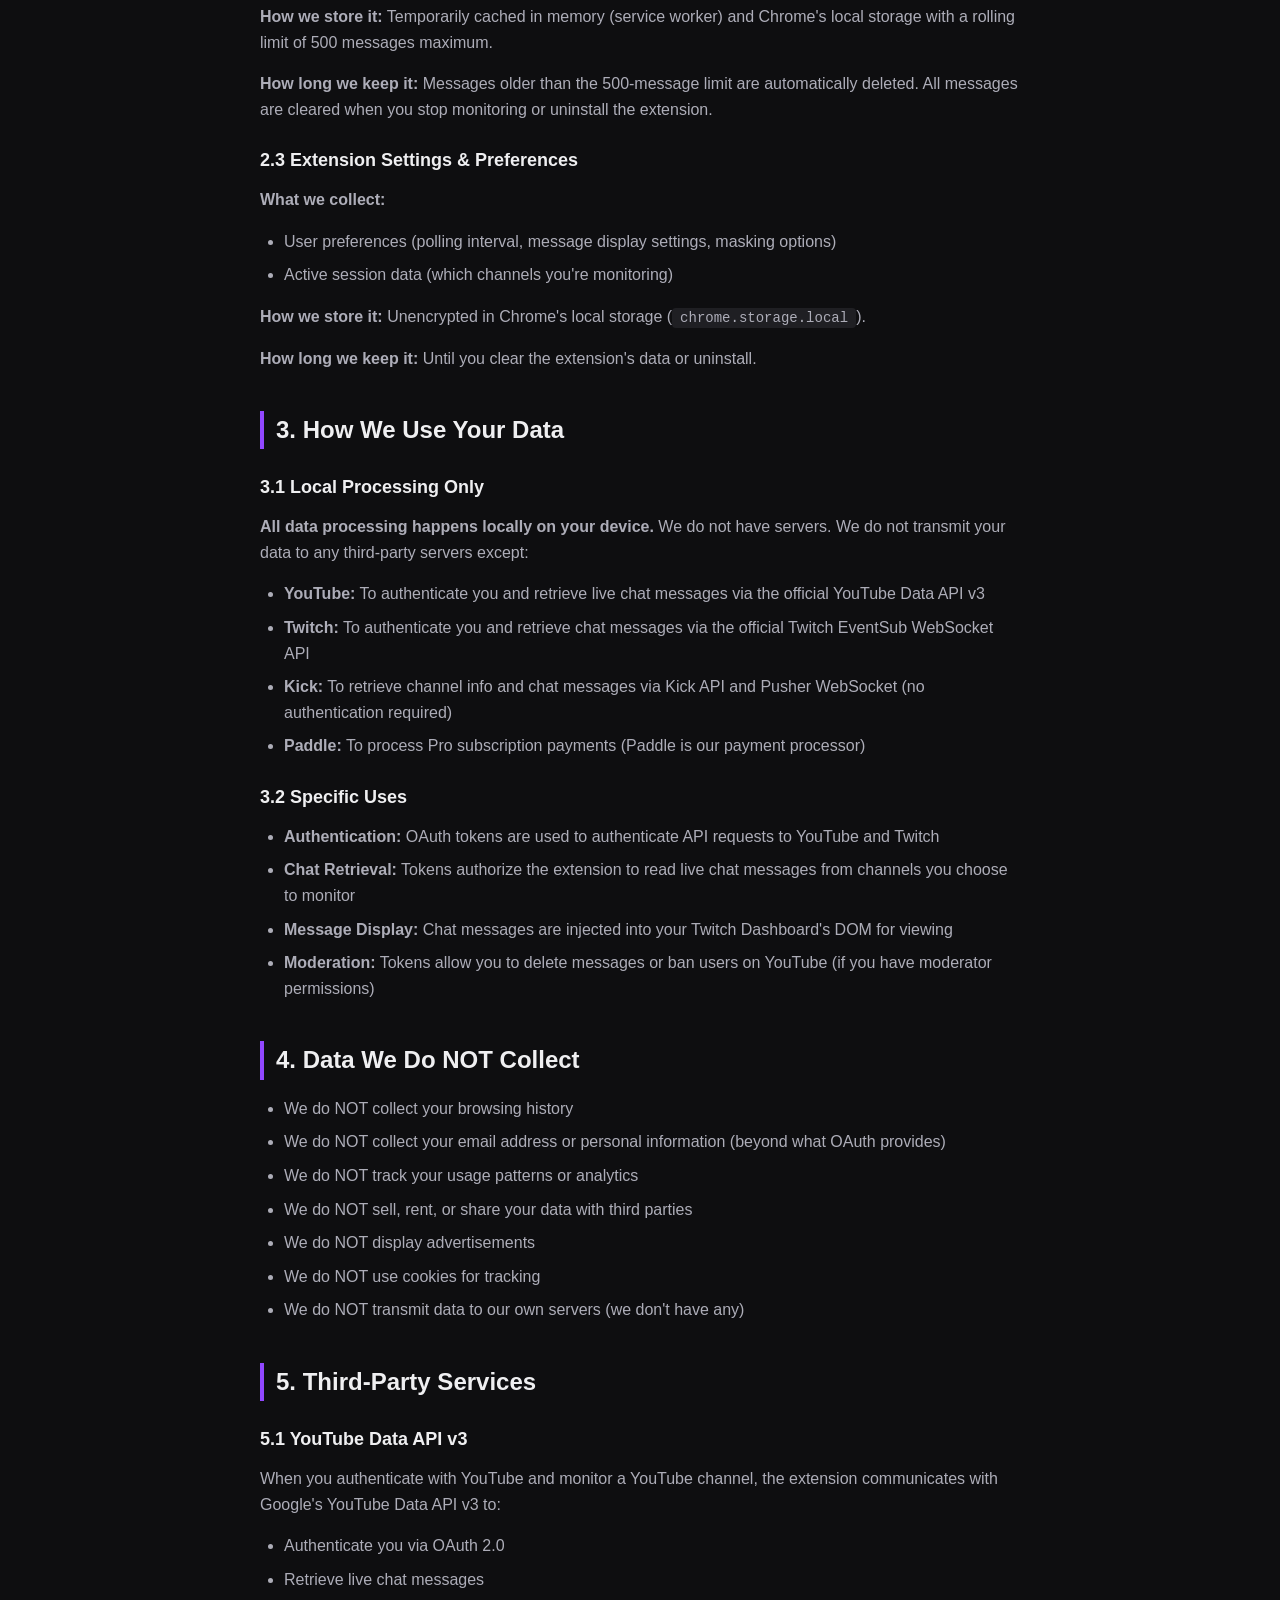
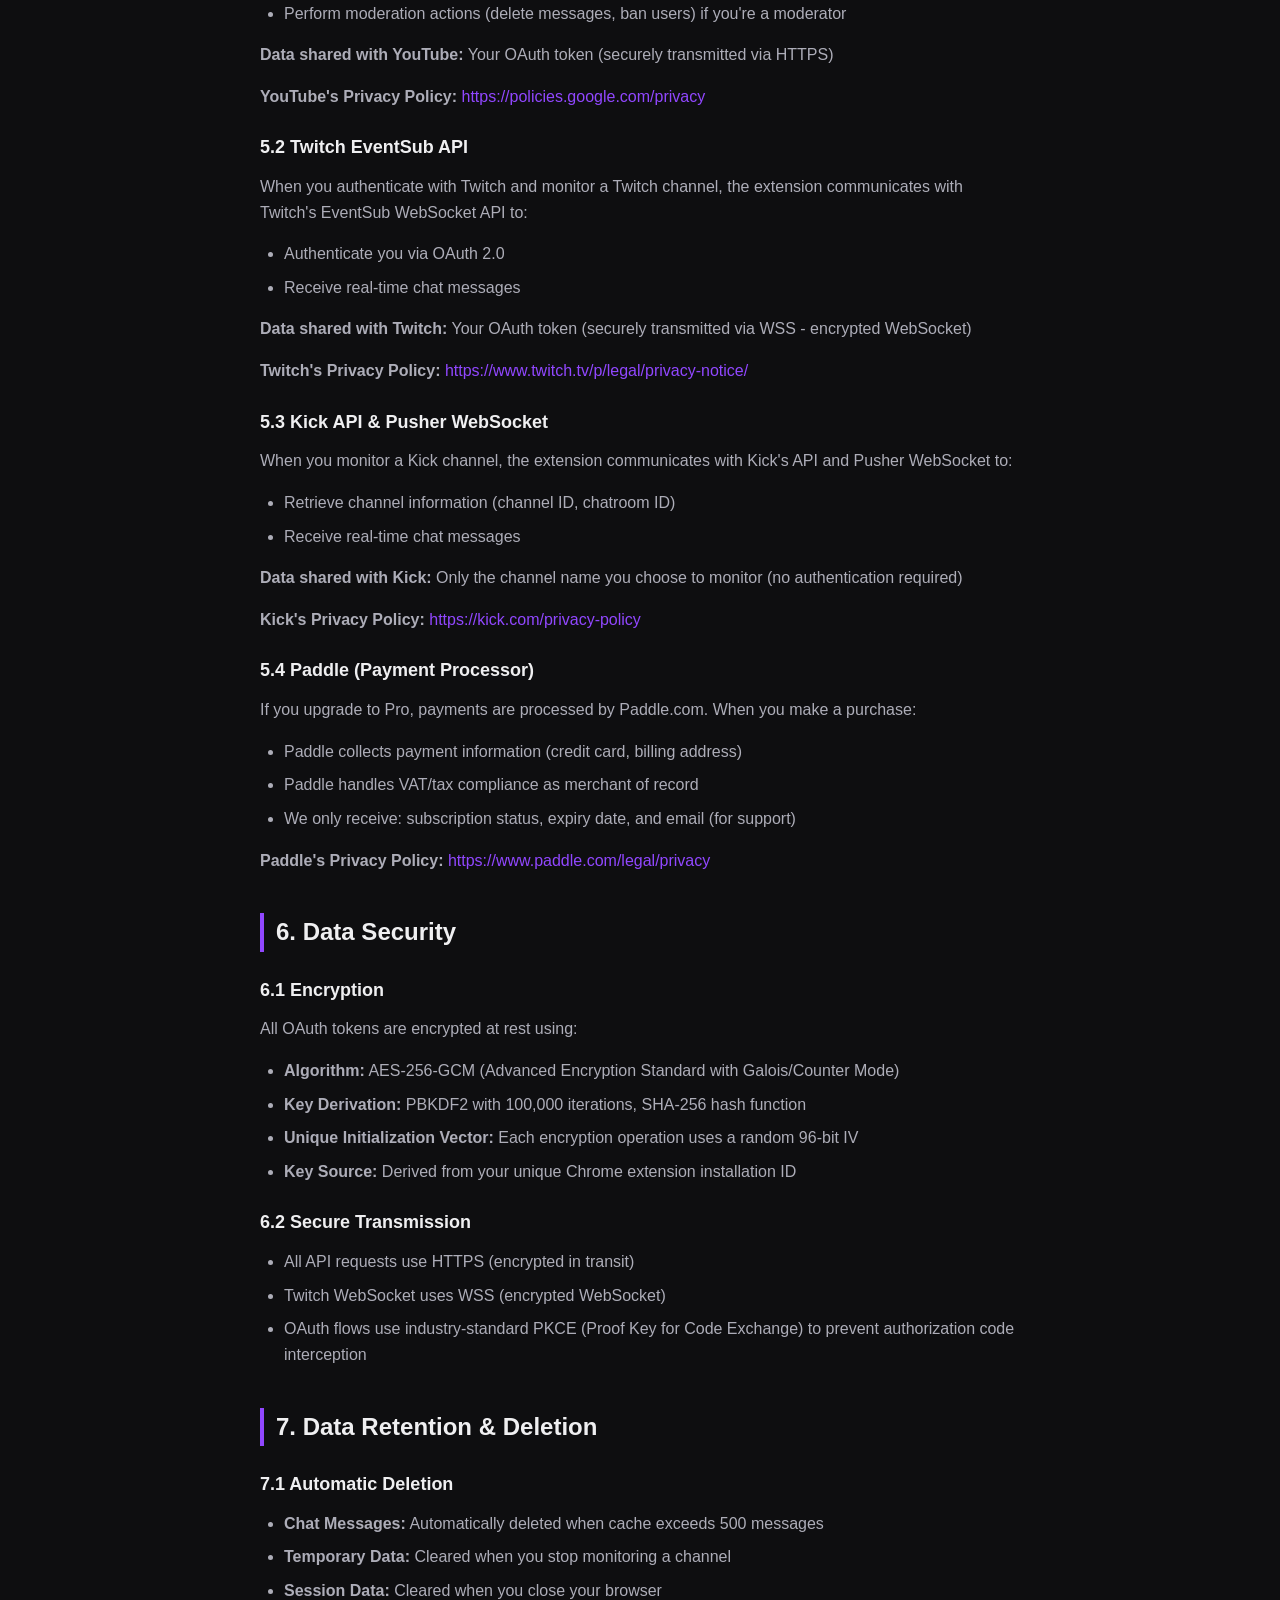
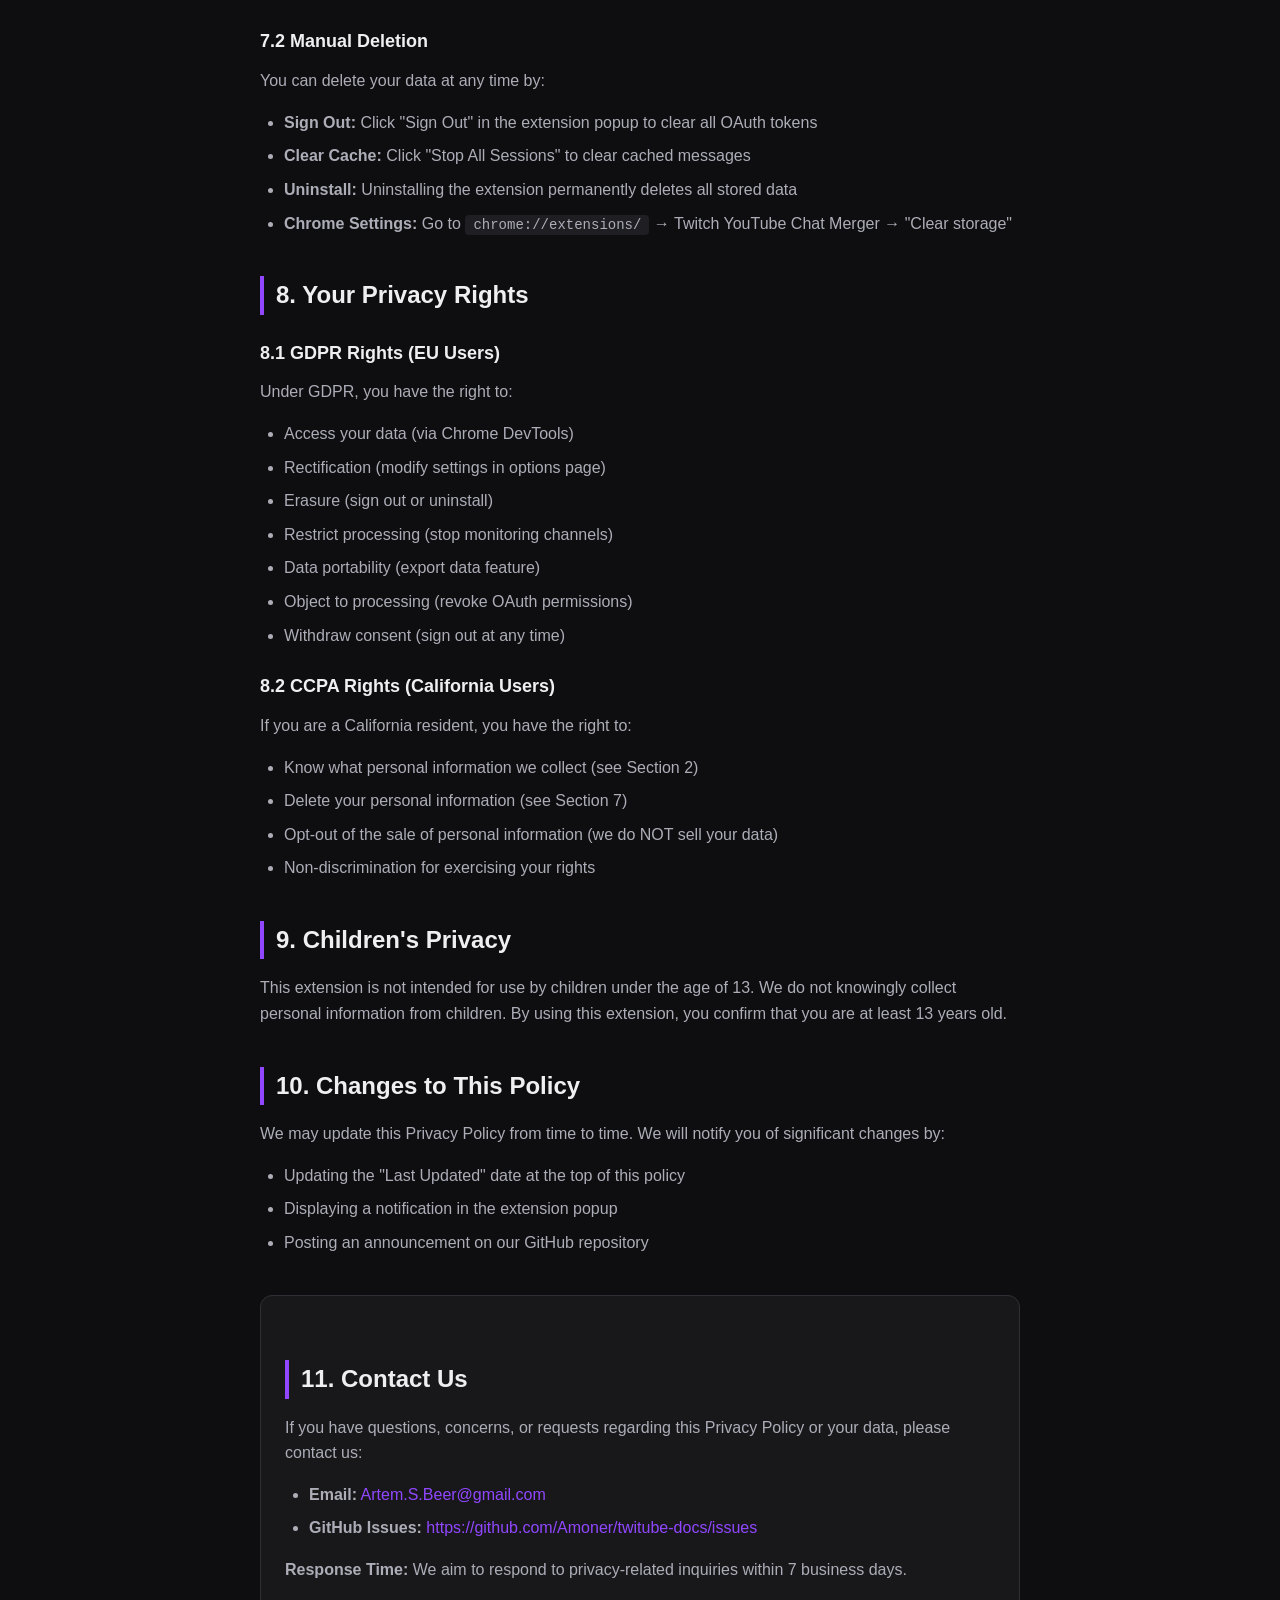
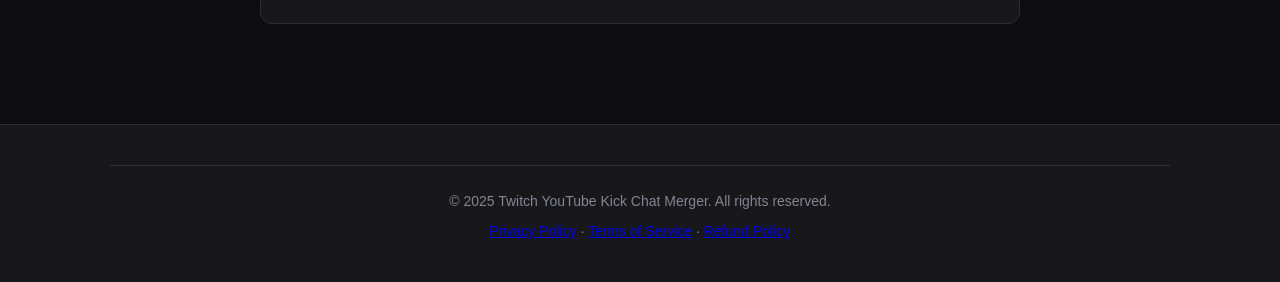
==== commit d890e001: "Remove quota mentions from documentation - Replaced quota tracking feature with real-time sync featu" ====
--- a/privacy.html
+++ b/privacy.html
@@ -80,7 +80,6 @@
             <ul>
                 <li>User preferences (polling interval, message display settings, masking options)</li>
                 <li>Active session data (which channels you're monitoring)</li>
-                <li>YouTube API quota usage statistics (local counter only)</li>
             </ul>
             <p><strong>How we store it:</strong> Unencrypted in Chrome's local storage (<code>chrome.storage.local</code>).</p>
             <p><strong>How long we keep it:</strong> Until you clear the extension's data or uninstall.</p>
@@ -102,7 +101,6 @@
                 <li><strong>Chat Retrieval:</strong> Tokens authorize the extension to read live chat messages from channels you choose to monitor</li>
                 <li><strong>Message Display:</strong> Chat messages are injected into your Twitch Dashboard's DOM for viewing</li>
                 <li><strong>Moderation:</strong> Tokens allow you to delete messages or ban users on YouTube (if you have moderator permissions)</li>
-                <li><strong>Quota Tracking:</strong> YouTube API quota usage is tracked locally to prevent exceeding your daily limit</li>
             </ul>
 
             <h2>4. Data We Do NOT Collect</h2>
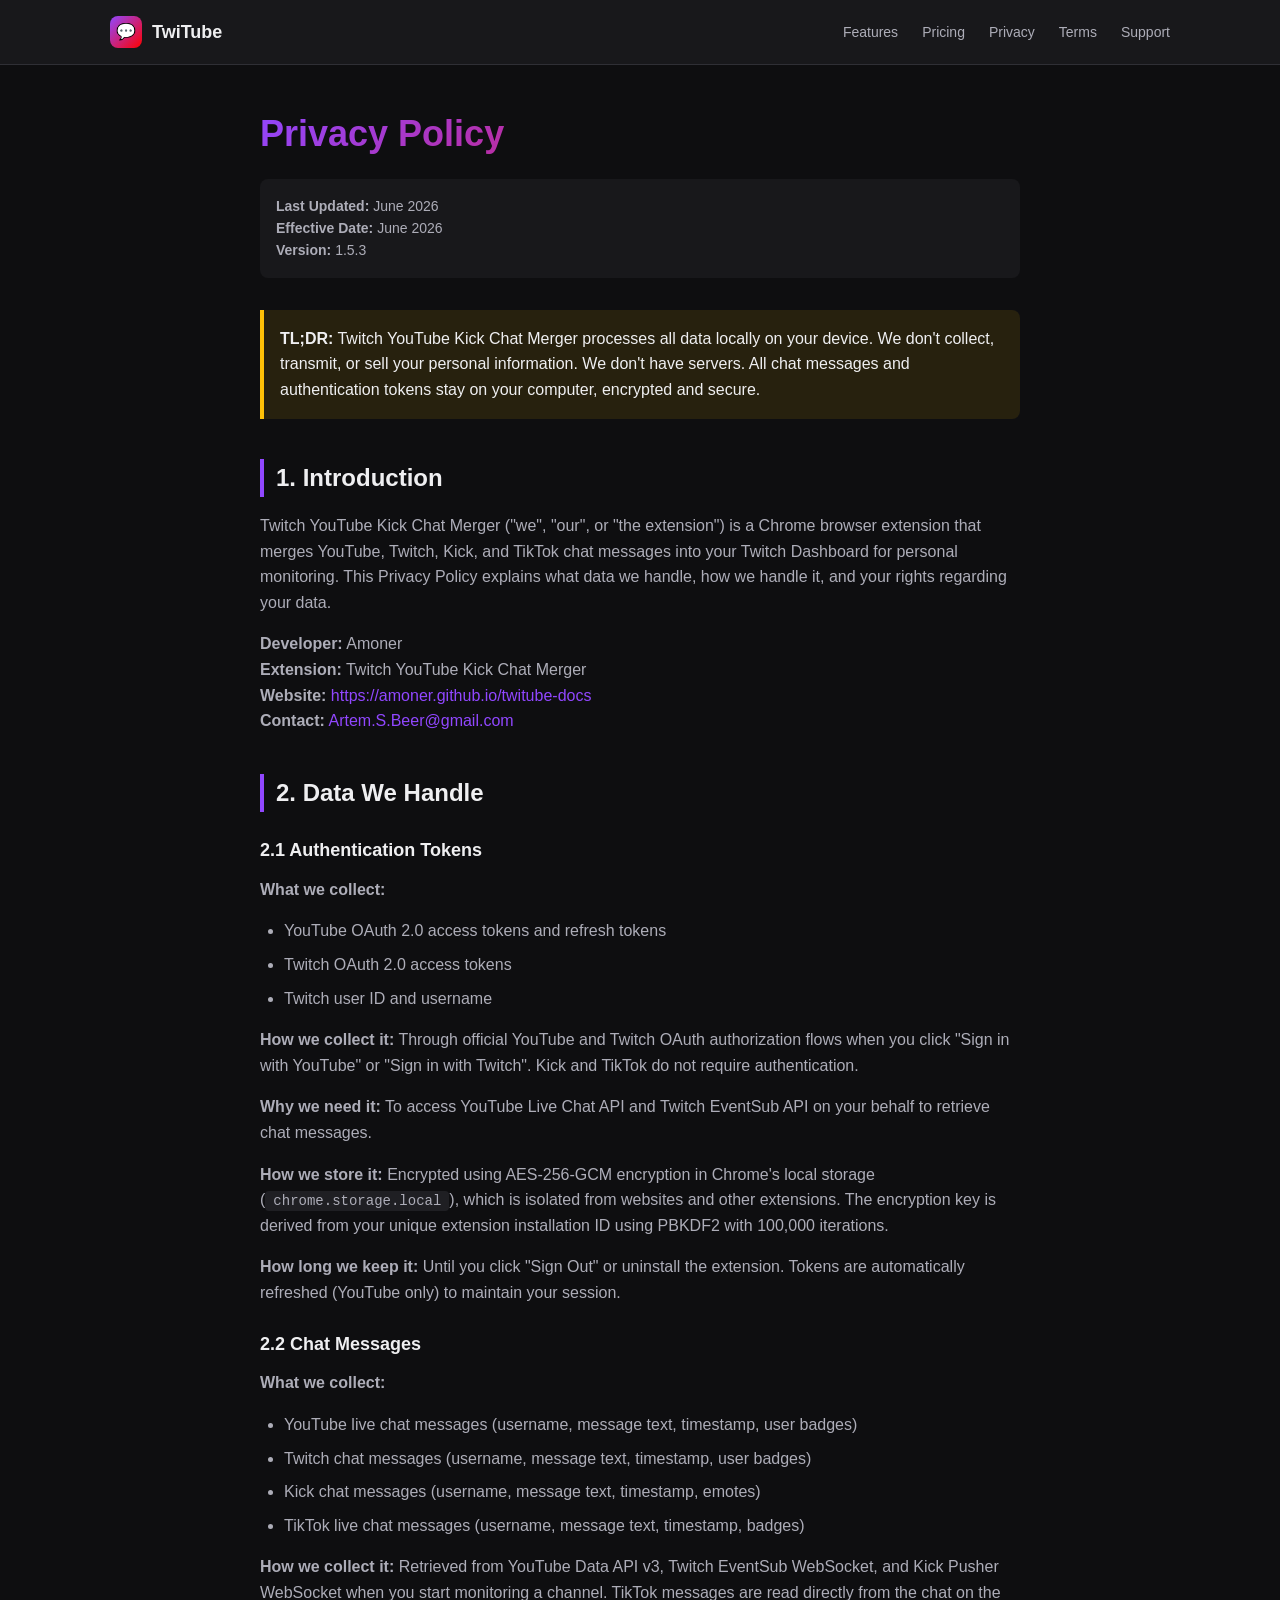
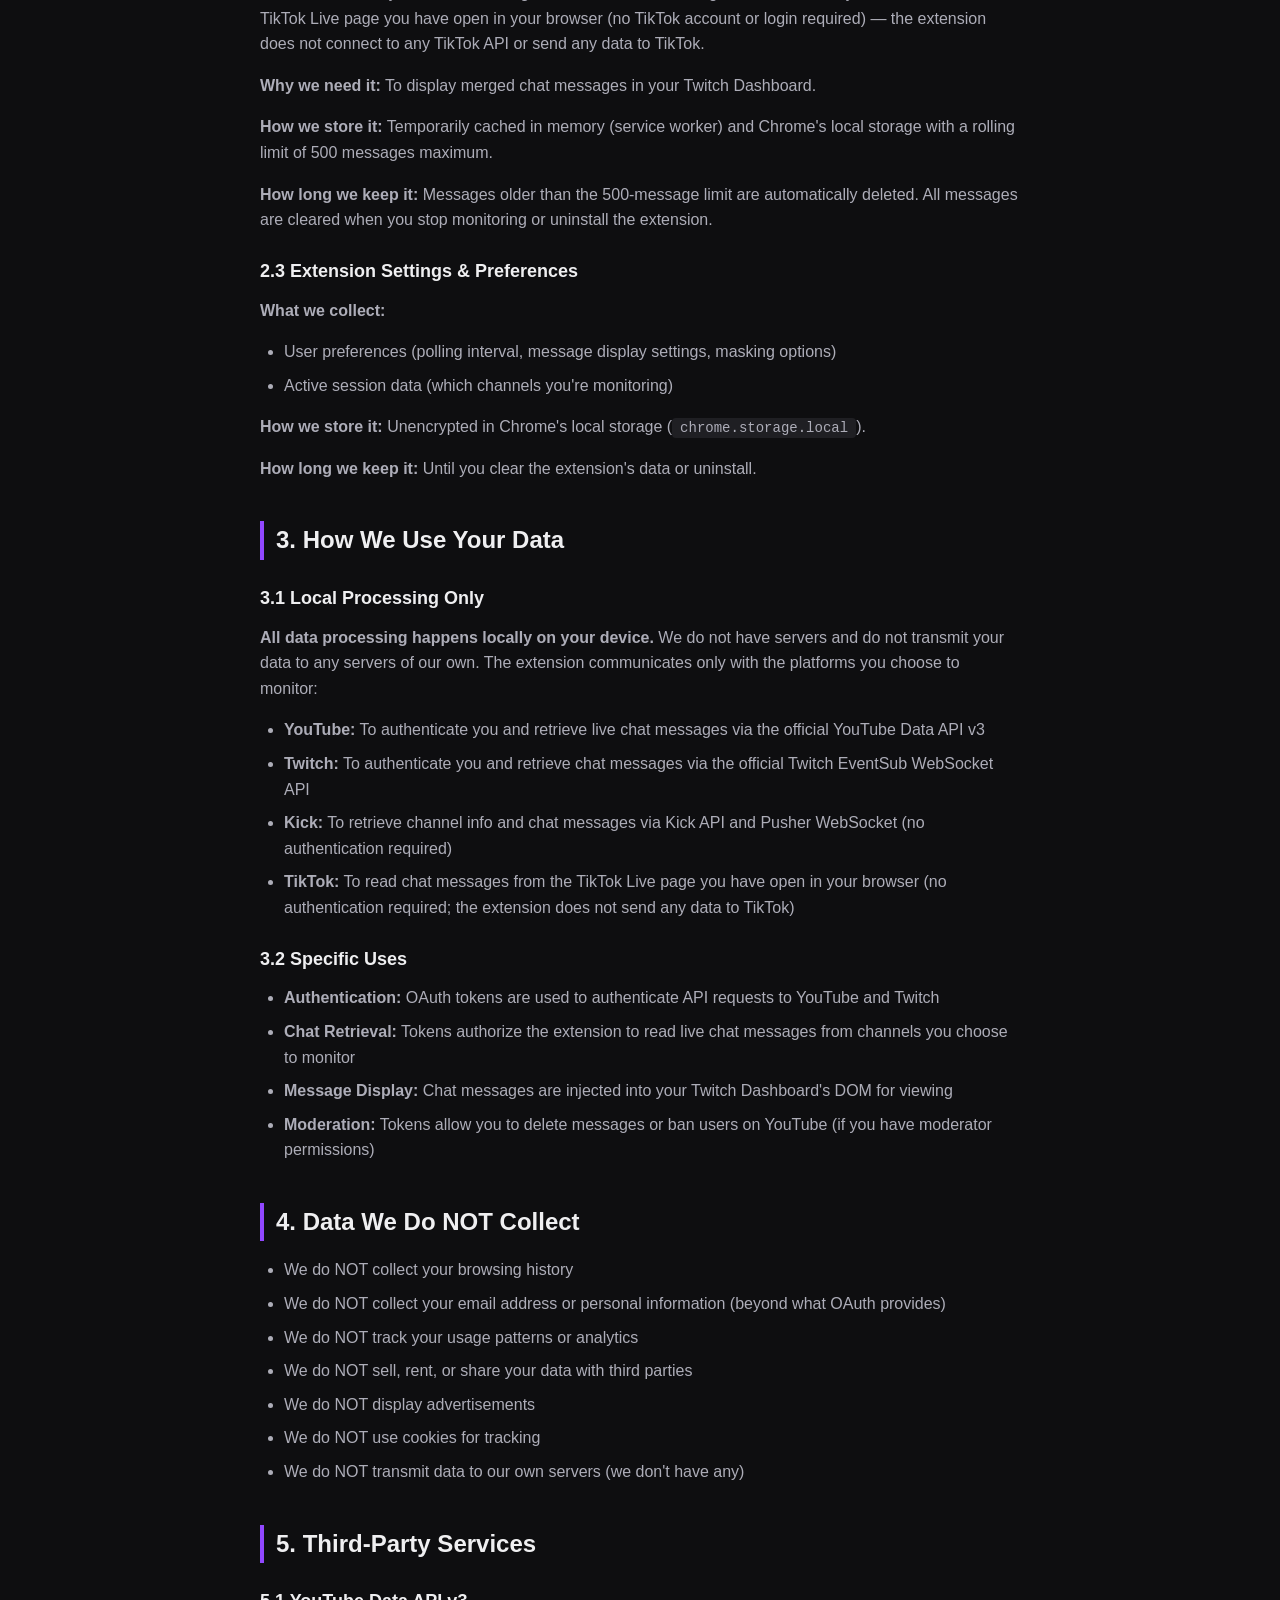
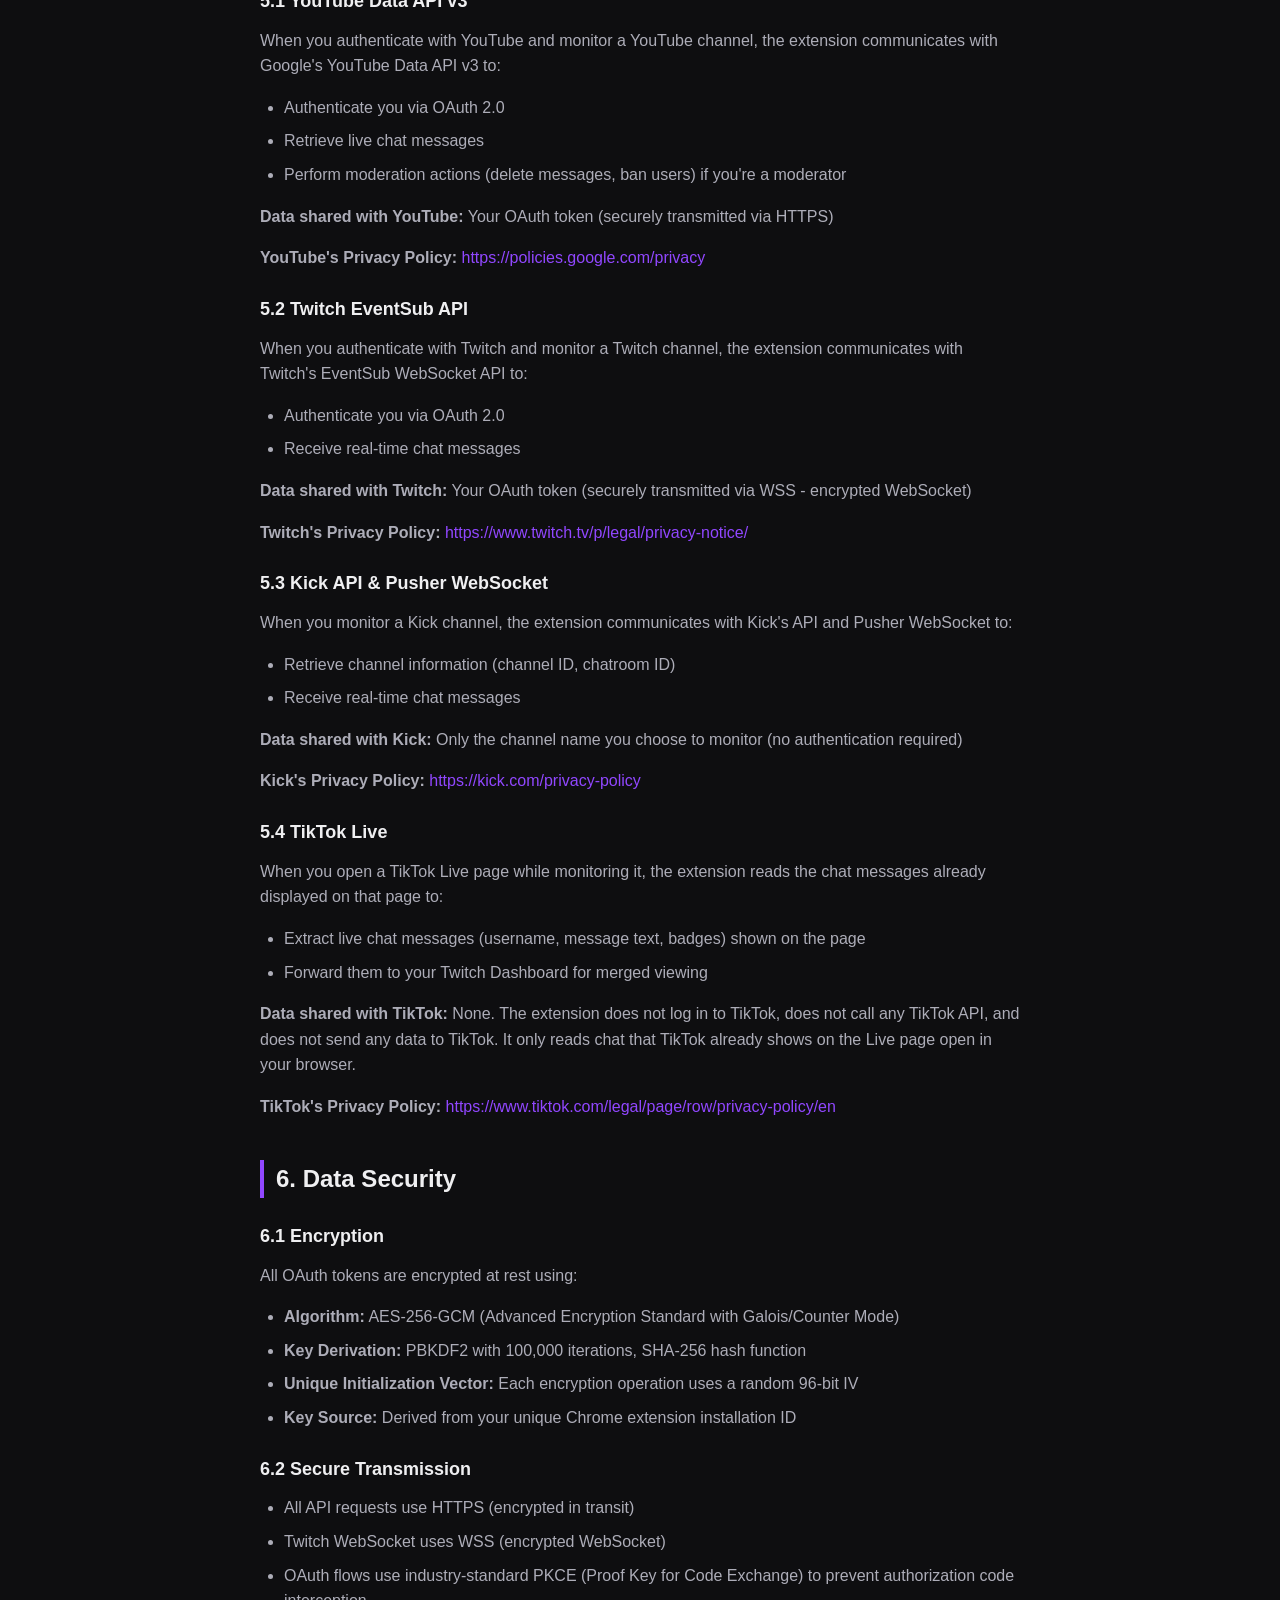
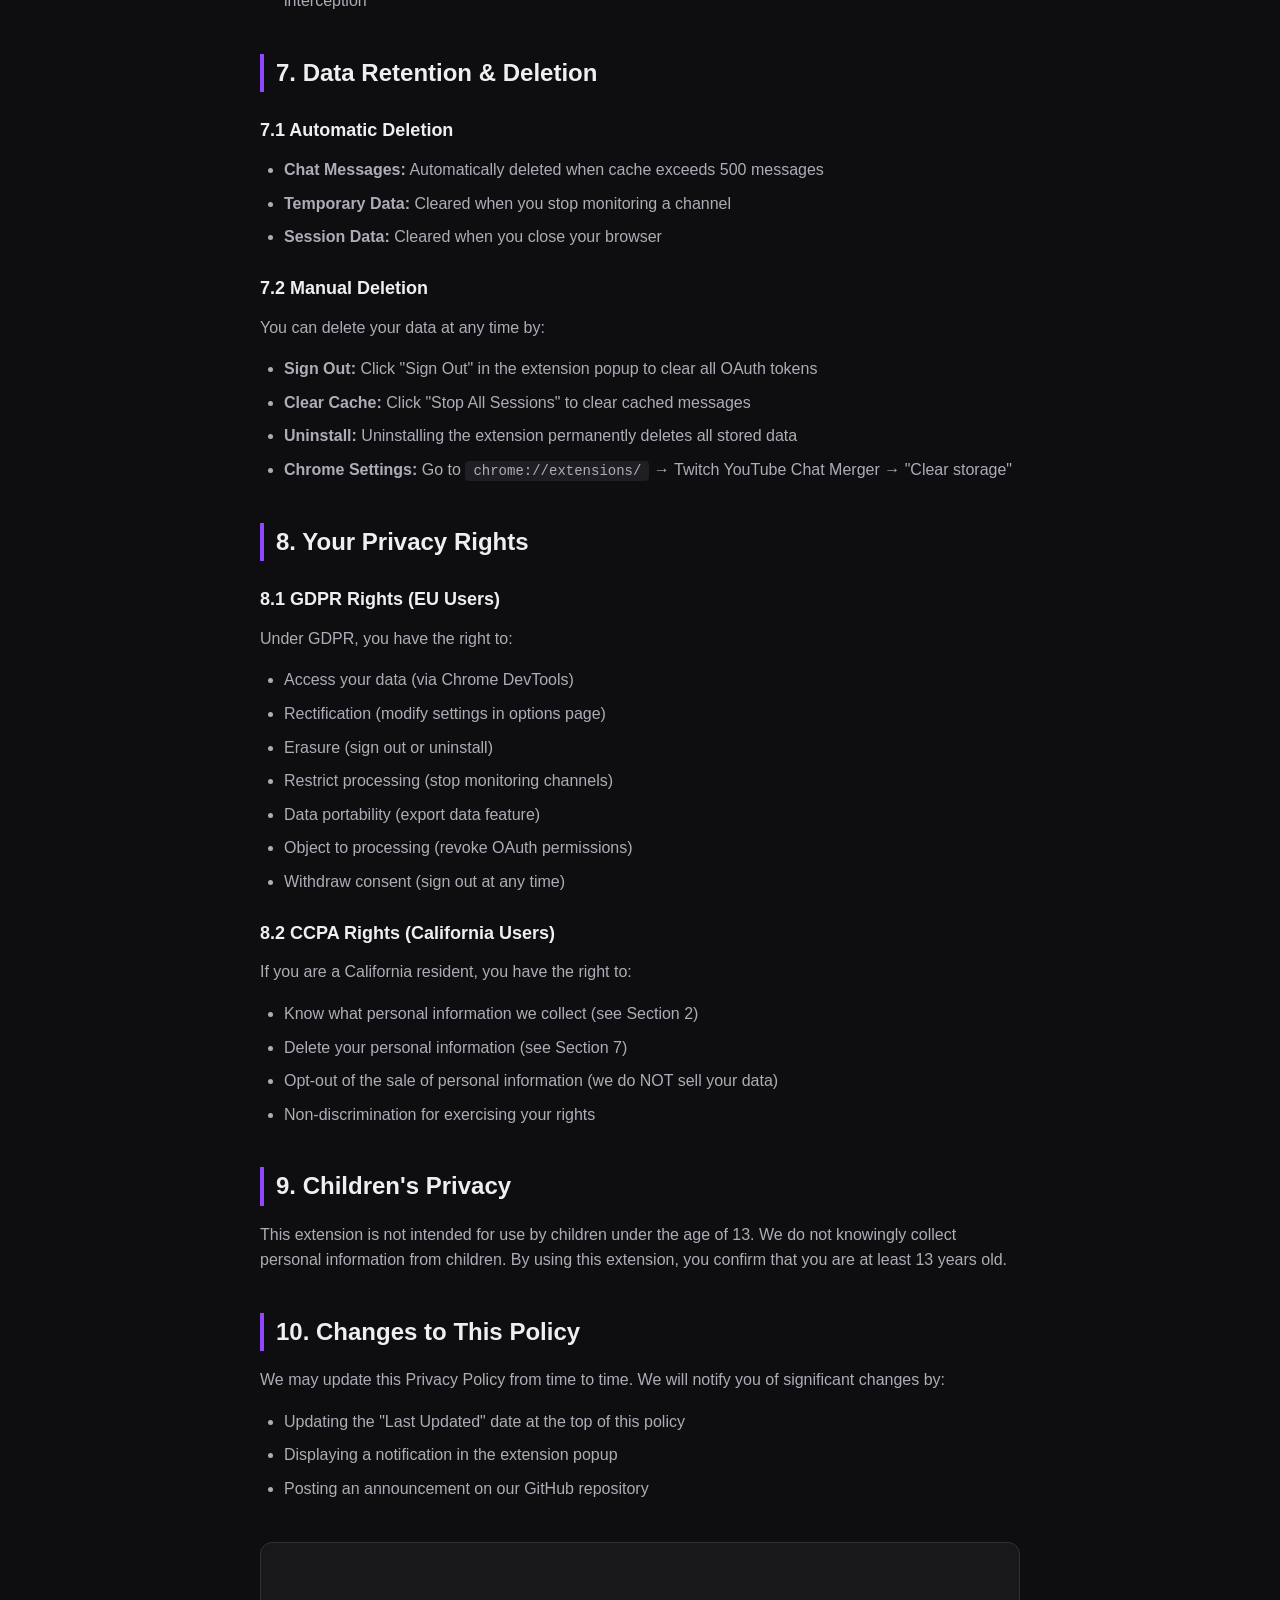
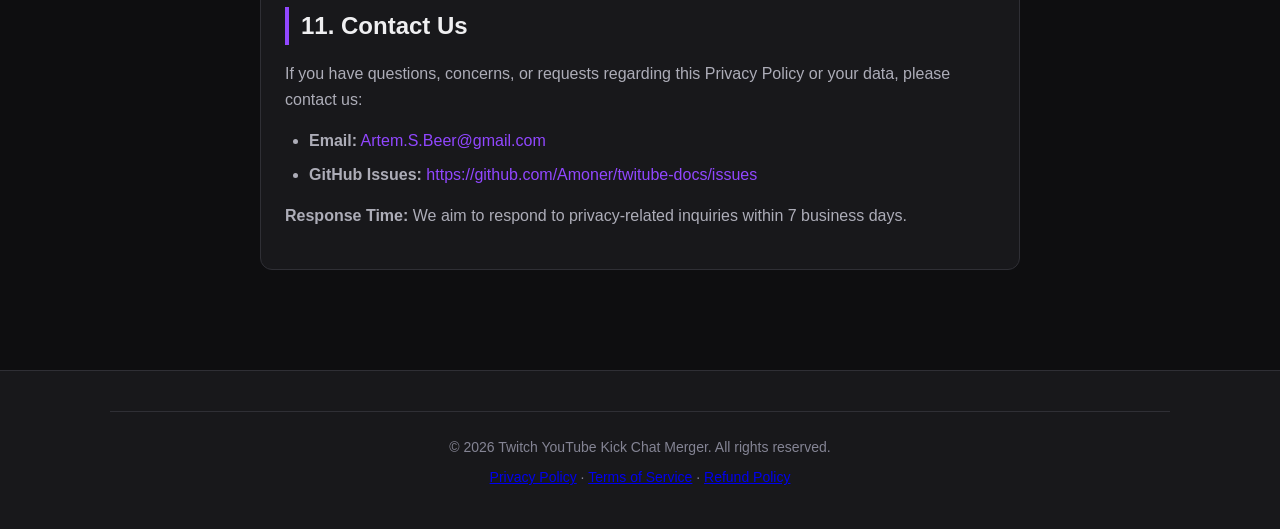
==== commit f44ff20a: "Update docs for v1.5.3: add TikTok, remove discontinued paid tier - Privacy: document TikTok Live ch" ====
--- a/privacy.html
+++ b/privacy.html
@@ -29,9 +29,9 @@
             <h1>Privacy Policy</h1>
 
             <div class="last-updated">
-                <strong>Last Updated:</strong> January 2026<br>
-                <strong>Effective Date:</strong> January 2026<br>
-                <strong>Version:</strong> 1.4.6
+                <strong>Last Updated:</strong> June 2026<br>
+                <strong>Effective Date:</strong> June 2026<br>
+                <strong>Version:</strong> 1.5.3
             </div>
 
             <div class="highlight">
@@ -40,7 +40,7 @@
 
             <h2>1. Introduction</h2>
             <p>
-                Twitch YouTube Kick Chat Merger ("we", "our", or "the extension") is a Chrome browser extension that merges YouTube, Twitch, and Kick chat messages into your Twitch Dashboard for personal monitoring. This Privacy Policy explains what data we handle, how we handle it, and your rights regarding your data.
+                Twitch YouTube Kick Chat Merger ("we", "our", or "the extension") is a Chrome browser extension that merges YouTube, Twitch, Kick, and TikTok chat messages into your Twitch Dashboard for personal monitoring. This Privacy Policy explains what data we handle, how we handle it, and your rights regarding your data.
             </p>
             <p>
                 <strong>Developer:</strong> Amoner<br>
@@ -58,7 +58,7 @@
                 <li>Twitch OAuth 2.0 access tokens</li>
                 <li>Twitch user ID and username</li>
             </ul>
-            <p><strong>How we collect it:</strong> Through official YouTube and Twitch OAuth authorization flows when you click "Sign in with YouTube" or "Sign in with Twitch". Kick does not require authentication.</p>
+            <p><strong>How we collect it:</strong> Through official YouTube and Twitch OAuth authorization flows when you click "Sign in with YouTube" or "Sign in with Twitch". Kick and TikTok do not require authentication.</p>
             <p><strong>Why we need it:</strong> To access YouTube Live Chat API and Twitch EventSub API on your behalf to retrieve chat messages.</p>
             <p><strong>How we store it:</strong> Encrypted using AES-256-GCM encryption in Chrome's local storage (<code>chrome.storage.local</code>), which is isolated from websites and other extensions. The encryption key is derived from your unique extension installation ID using PBKDF2 with 100,000 iterations.</p>
             <p><strong>How long we keep it:</strong> Until you click "Sign Out" or uninstall the extension. Tokens are automatically refreshed (YouTube only) to maintain your session.</p>
@@ -69,8 +69,9 @@
                 <li>YouTube live chat messages (username, message text, timestamp, user badges)</li>
                 <li>Twitch chat messages (username, message text, timestamp, user badges)</li>
                 <li>Kick chat messages (username, message text, timestamp, emotes)</li>
-            </ul>
-            <p><strong>How we collect it:</strong> Retrieved from YouTube Data API v3, Twitch EventSub WebSocket, and Kick Pusher WebSocket when you start monitoring a channel.</p>
+                <li>TikTok live chat messages (username, message text, timestamp, badges)</li>
+            </ul>
+            <p><strong>How we collect it:</strong> Retrieved from YouTube Data API v3, Twitch EventSub WebSocket, and Kick Pusher WebSocket when you start monitoring a channel. TikTok messages are read directly from the chat on the TikTok Live page you have open in your browser (no TikTok account or login required) — the extension does not connect to any TikTok API or send any data to TikTok.</p>
             <p><strong>Why we need it:</strong> To display merged chat messages in your Twitch Dashboard.</p>
             <p><strong>How we store it:</strong> Temporarily cached in memory (service worker) and Chrome's local storage with a rolling limit of 500 messages maximum.</p>
             <p><strong>How long we keep it:</strong> Messages older than the 500-message limit are automatically deleted. All messages are cleared when you stop monitoring or uninstall the extension.</p>
@@ -87,12 +88,12 @@
             <h2>3. How We Use Your Data</h2>
 
             <h3>3.1 Local Processing Only</h3>
-            <p><strong>All data processing happens locally on your device.</strong> We do not have servers. We do not transmit your data to any third-party servers except:</p>
+            <p><strong>All data processing happens locally on your device.</strong> We do not have servers and do not transmit your data to any servers of our own. The extension communicates only with the platforms you choose to monitor:</p>
             <ul>
                 <li><strong>YouTube:</strong> To authenticate you and retrieve live chat messages via the official YouTube Data API v3</li>
                 <li><strong>Twitch:</strong> To authenticate you and retrieve chat messages via the official Twitch EventSub WebSocket API</li>
                 <li><strong>Kick:</strong> To retrieve channel info and chat messages via Kick API and Pusher WebSocket (no authentication required)</li>
-                <li><strong>Paddle:</strong> To process Pro subscription payments (Paddle is our payment processor)</li>
+                <li><strong>TikTok:</strong> To read chat messages from the TikTok Live page you have open in your browser (no authentication required; the extension does not send any data to TikTok)</li>
             </ul>
 
             <h3>3.2 Specific Uses</h3>
@@ -144,14 +145,14 @@
             <p><strong>Data shared with Kick:</strong> Only the channel name you choose to monitor (no authentication required)</p>
             <p><strong>Kick's Privacy Policy:</strong> <a href="https://kick.com/privacy-policy">https://kick.com/privacy-policy</a></p>
 
-            <h3>5.4 Paddle (Payment Processor)</h3>
-            <p>If you upgrade to Pro, payments are processed by Paddle.com. When you make a purchase:</p>
-            <ul>
-                <li>Paddle collects payment information (credit card, billing address)</li>
-                <li>Paddle handles VAT/tax compliance as merchant of record</li>
-                <li>We only receive: subscription status, expiry date, and email (for support)</li>
-            </ul>
-            <p><strong>Paddle's Privacy Policy:</strong> <a href="https://www.paddle.com/legal/privacy">https://www.paddle.com/legal/privacy</a></p>
+            <h3>5.4 TikTok Live</h3>
+            <p>When you open a TikTok Live page while monitoring it, the extension reads the chat messages already displayed on that page to:</p>
+            <ul>
+                <li>Extract live chat messages (username, message text, badges) shown on the page</li>
+                <li>Forward them to your Twitch Dashboard for merged viewing</li>
+            </ul>
+            <p><strong>Data shared with TikTok:</strong> None. The extension does not log in to TikTok, does not call any TikTok API, and does not send any data to TikTok. It only reads chat that TikTok already shows on the Live page open in your browser.</p>
+            <p><strong>TikTok's Privacy Policy:</strong> <a href="https://www.tiktok.com/legal/page/row/privacy-policy/en">https://www.tiktok.com/legal/page/row/privacy-policy/en</a></p>
 
             <h2>6. Data Security</h2>
 
@@ -238,7 +239,7 @@
     <footer>
         <div class="container">
             <div class="footer-bottom">
-                <p>&copy; 2025 Twitch YouTube Kick Chat Merger. All rights reserved.</p>
+                <p>&copy; 2026 Twitch YouTube Kick Chat Merger. All rights reserved.</p>
                 <p style="margin-top: 8px;">
                     <a href="privacy.html">Privacy Policy</a> ·
                     <a href="terms.html">Terms of Service</a> ·
--- a/styles.css
+++ b/styles.css
@@ -537,6 +537,11 @@
   color: var(--kick-green);
 }
 
+.badge-tiktok {
+  background: rgba(0, 242, 234, 0.18);
+  color: #00f2ea;
+}
+
 .badge-pro {
   background: linear-gradient(135deg, var(--twitch-purple), var(--youtube-red));
   color: white;
